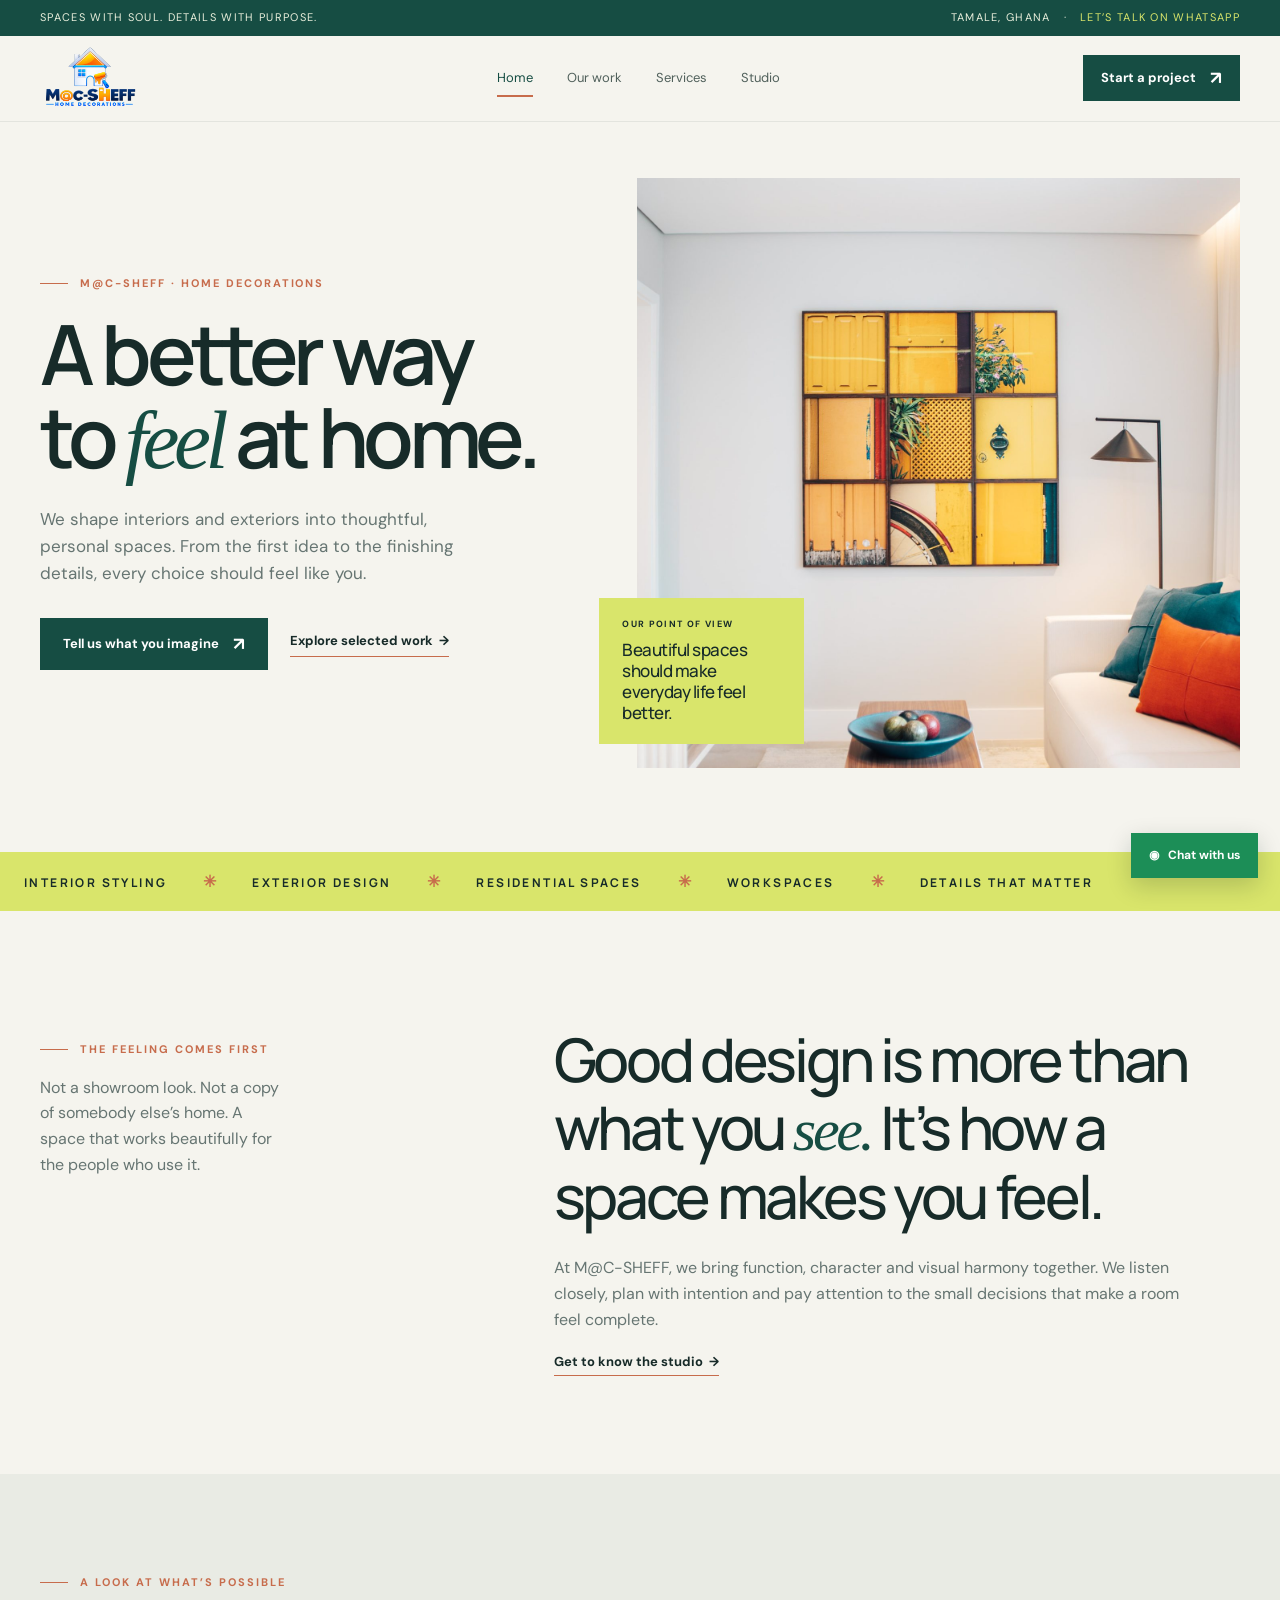
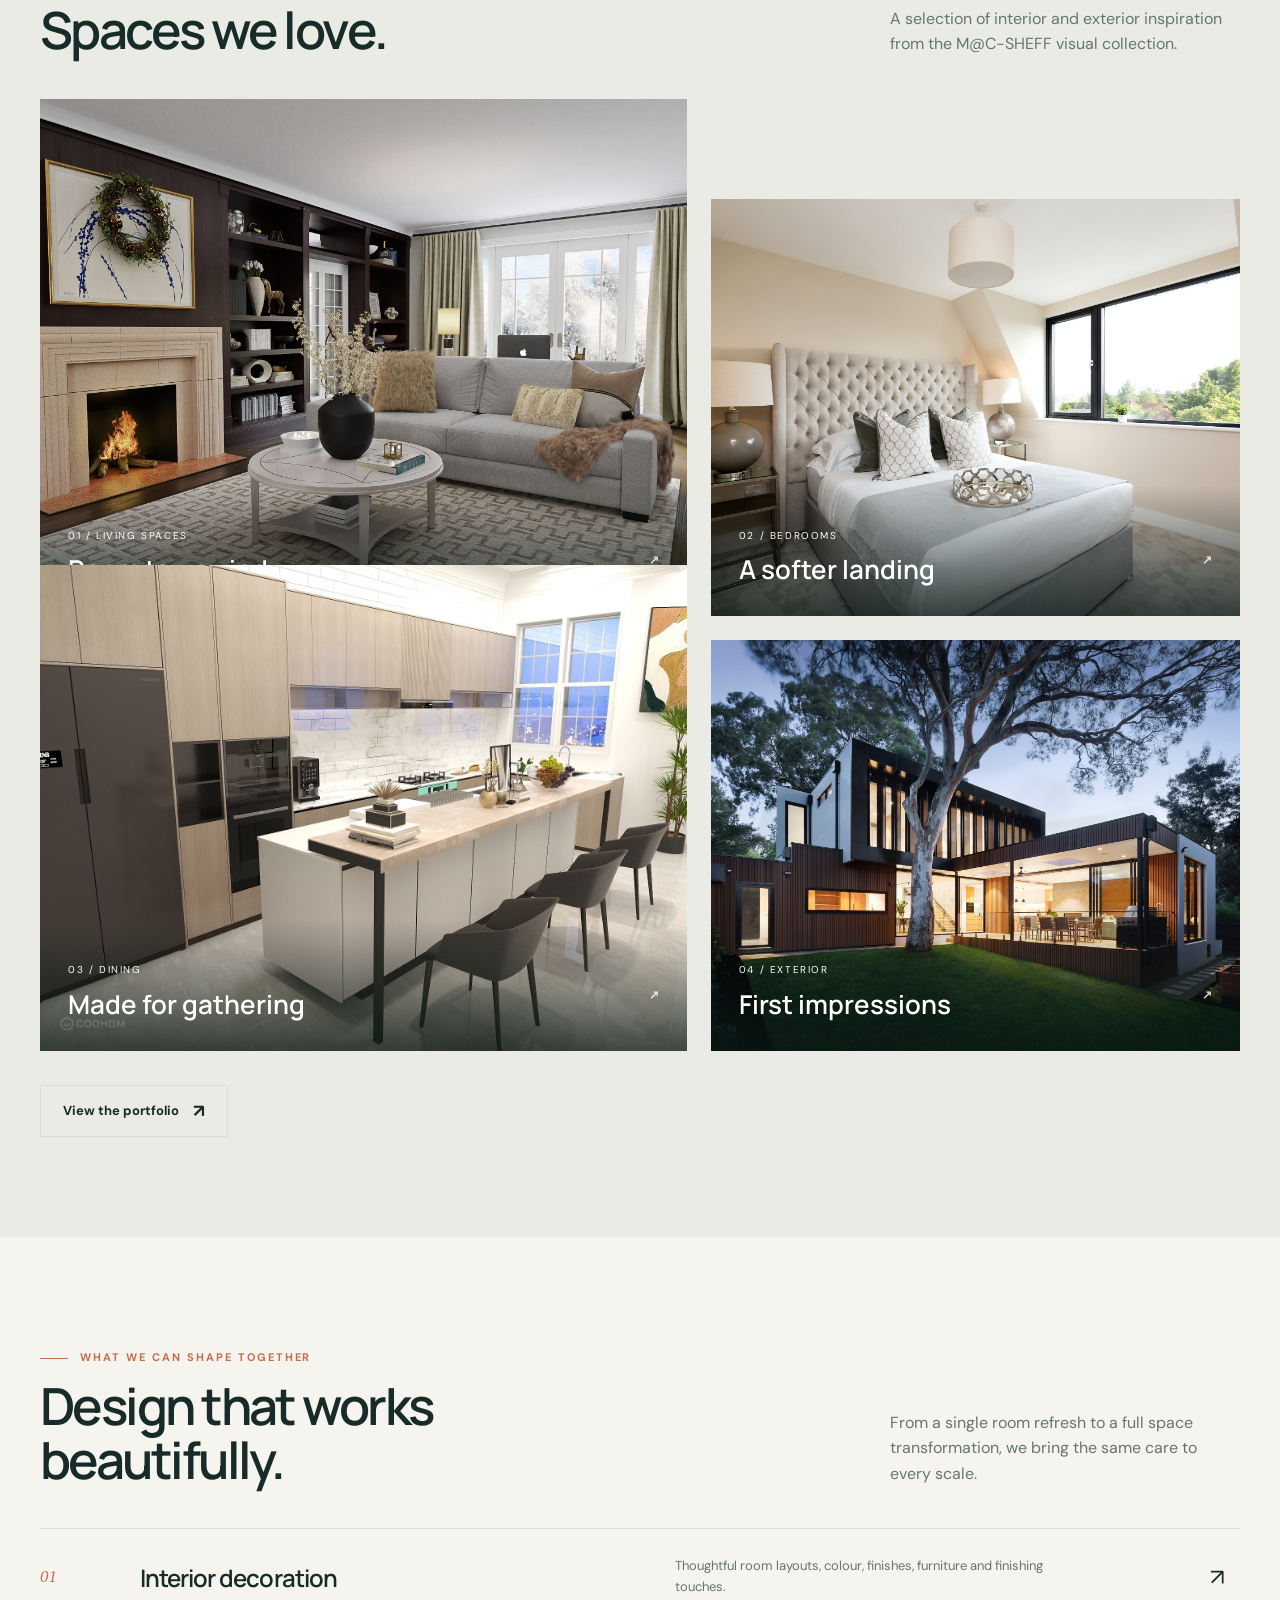
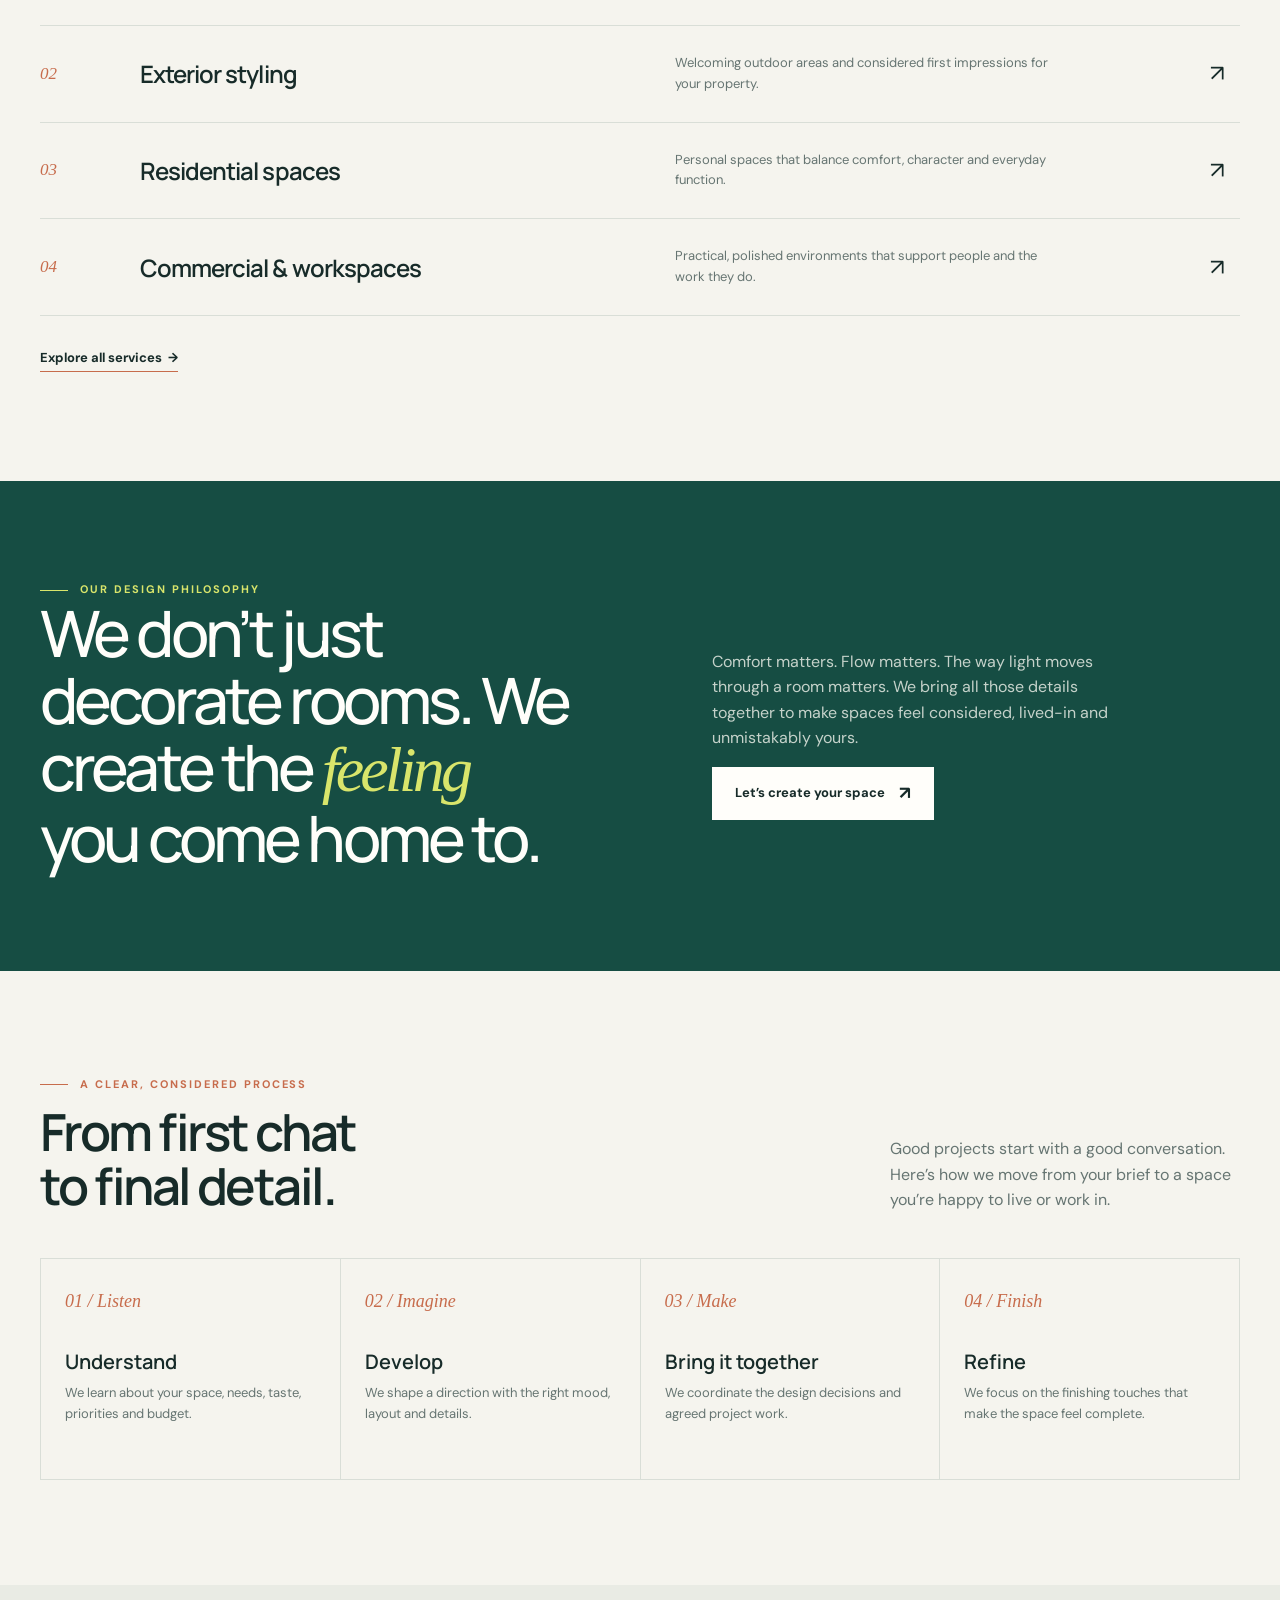
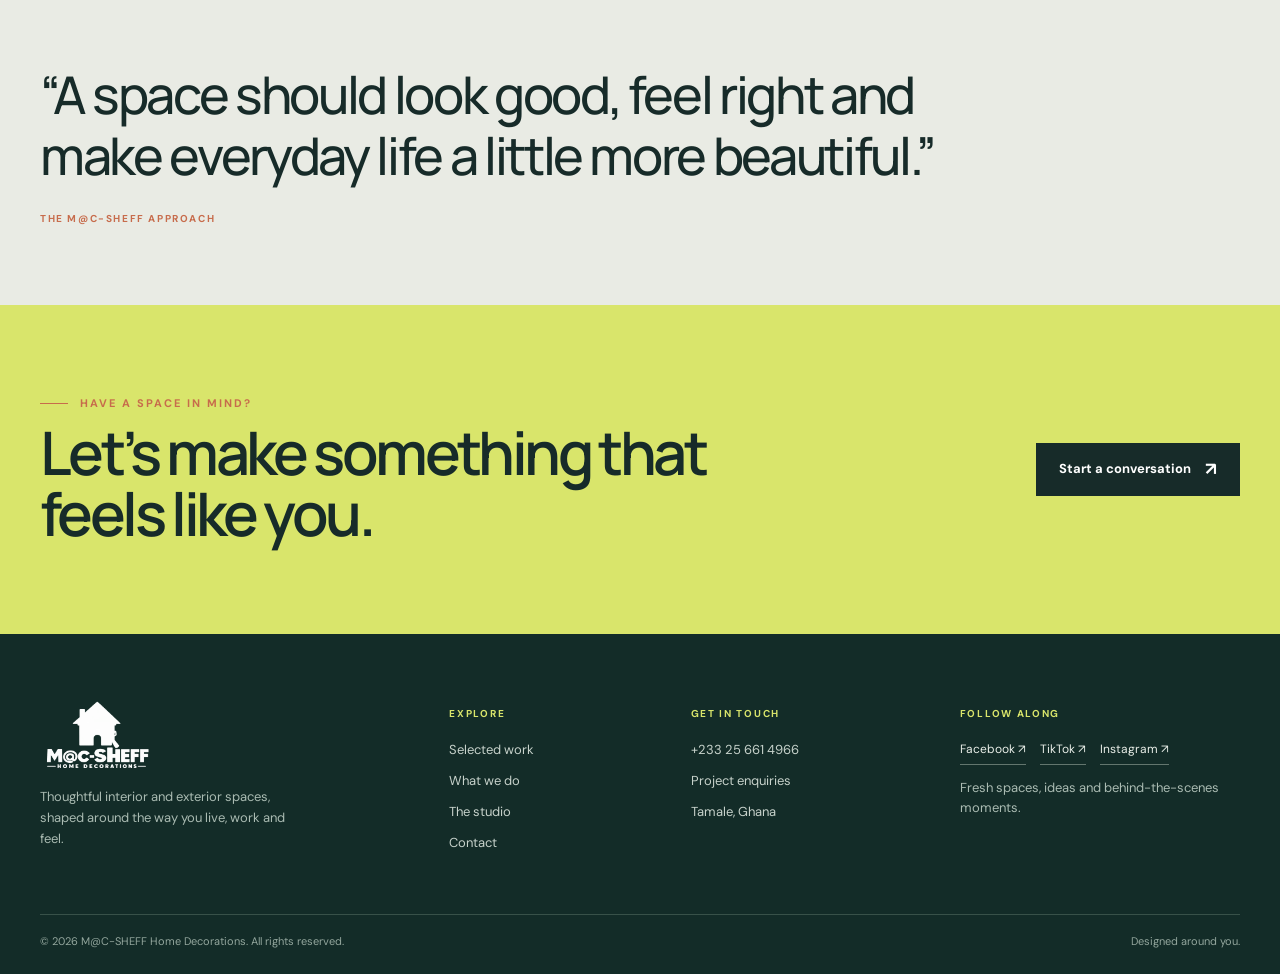
==== index.html @ a4cc1dae "Initial commit - Complete website redesign" ====
<!doctype html>
<html lang="en">
    
    <head>
        
        <meta charset="utf-8">
        <meta name="viewport" content="width=device-width,initial-scale=1">
        <meta name="theme-color" content="#f5f4ee">
        <meta name="description" content="M@C-SHEFF Home Decorations creates thoughtful interior and exterior spaces in Ghana.">
        <title>Thoughtful spaces, made personal | M@C-SHEFF Home Decorations</title>
        <link rel="preconnect" href="https://fonts.googleapis.com">
        <link rel="stylesheet" href="styles.css">
    
    </head>
    
    <body>
        
        <div class="topline">
            
            <div class="wrap">
                
                <span>Spaces with soul. Details with purpose.</span>
                <span class="top-extra">Tamale, Ghana&nbsp;&nbsp; · &nbsp;&nbsp;<a href="https://wa.me/233256614966">Let’s talk on WhatsApp</a></span>
            
            </div>
        
        </div>
    
        <header><nav class="nav wrap"><a class="brand" href="index.html" aria-label="M@C-SHEFF home"><img src="assets/logo.png" alt="M@C-SHEFF Home Decorations"></a><div class="navlinks"><a href="index.html" class="active">Home</a><a href="portfolio.html" class="">Our work</a><a href="services.html" class="">Services</a><a href="about.html" class="">Studio</a></div><div class="nav-right"><a class="btn" href="contact.html">Start a project <span class="arrow">↗</span></a><button class="menu-toggle" aria-label="Open navigation" aria-expanded="false">☰</button></div></nav></header><main>
        
        <section class="hero"><div class="wrap hero-grid"><div class="hero-copy"><div class="eyebrow">M@C-SHEFF · Home decorations</div><h1 class="display">A better way to <em>feel</em> at home.</h1><p>We shape interiors and exteriors into thoughtful, personal spaces. From the first idea to the finishing details, every choice should feel like you.</p><div class="hero-actions"><a class="btn" href="contact.html">Tell us what you imagine <span class="arrow">↗</span></a><a class="text-link" href="portfolio.html">Explore selected work&nbsp; →</a></div></div><div class="hero-visual"><img src="asset/images/hero-main.jpg" alt="Warm contemporary living space"><div class="hero-note"><small>Our point of view</small>Beautiful spaces should make everyday life feel better.</div></div></div></section>

        <div class="marquee"><span>Interior styling</span><b>✳</b><span>Exterior design</span><b>✳</b><span>Residential spaces</span><b>✳</b><span>Workspaces</span><b>✳</b><span>Details that matter</span></div>

        <section class="intro"><div class="wrap intro-grid"><div class="intro-aside"><div class="eyebrow">The feeling comes first</div><p>Not a showroom look. Not a copy of somebody else’s home. A space that works beautifully for the people who use it.</p></div><div class="intro-main"><h2>Good design is more than what you <em>see.</em> It’s how a space makes you feel.</h2><p>At M@C-SHEFF, we bring function, character and visual harmony together. We listen closely, plan with intention and pay attention to the small decisions that make a room feel complete.</p><a class="text-link" href="about.html">Get to know the studio&nbsp; →</a></div></div></section>

        <section class="work-section"><div class="wrap"><div class="section-head"><div><div class="eyebrow">A look at what’s possible</div><h2>Spaces we love.</h2></div><p>A selection of interior and exterior inspiration from the M@C-SHEFF visual collection.</p></div><div class="work-grid">

            <a class="project" href="portfolio.html"><img src="asset/images/living-room-1.jpg" alt="Contemporary living room"><div class="project-info"><small>01 / Living spaces</small><h3>Room to unwind <span class="num">↗</span></h3></div></a>

            <a class="project" href="portfolio.html"><img src="asset/images/bed-room-2.jpg" alt="Calm bedroom interior"><div class="project-info"><small>02 / Bedrooms</small><h3>A softer landing <span class="num">↗</span></h3></div></a>

            <a class="project" href="portfolio.html"><img src="asset/images/contemporary-dinning-1.jpg" alt="Contemporary dining area"><div class="project-info"><small>03 / Dining</small><h3>Made for gathering <span class="num">↗</span></h3></div></a>

            <a class="project" href="portfolio.html"><img src="asset/images/exterior-1.jpg" alt="Modern exterior design"><div class="project-info"><small>04 / Exterior</small><h3>First impressions <span class="num">↗</span></h3></div></a>

        </div><div style="margin-top:34px"><a class="btn outline" href="portfolio.html">View the portfolio <span class="arrow">↗</span></a></div></div></section>

        <section class="services-band"><div class="wrap"><div class="section-head"><div><div class="eyebrow">What we can shape together</div><h2>Design that works<br>beautifully.</h2></div><p>From a single room refresh to a full space transformation, we bring the same care to every scale.</p></div><div class="service-list">

            <a class="service-row" href="services.html"><span class="n">01</span><h3>Interior decoration</h3><p>Thoughtful room layouts, colour, finishes, furniture and finishing touches.</p><span class="go">↗</span></a>

            <a class="service-row" href="services.html"><span class="n">02</span><h3>Exterior styling</h3><p>Welcoming outdoor areas and considered first impressions for your property.</p><span class="go">↗</span></a>

            <a class="service-row" href="services.html"><span class="n">03</span><h3>Residential spaces</h3><p>Personal spaces that balance comfort, character and everyday function.</p><span class="go">↗</span></a>

            <a class="service-row" href="services.html"><span class="n">04</span><h3>Commercial & workspaces</h3><p>Practical, polished environments that support people and the work they do.</p><span class="go">↗</span></a>

        </div><div style="margin-top:28px"><a class="text-link" href="services.html">Explore all services&nbsp; →</a></div></div></section>

        <section class="statement"><div class="wrap statement-grid"><div><div class="eyebrow">Our design philosophy</div><h2>We don’t just decorate rooms. We create the <em>feeling</em> you come home to.</h2></div><div><p>Comfort matters. Flow matters. The way light moves through a room matters. We bring all those details together to make spaces feel considered, lived-in and unmistakably yours.</p><a class="btn light" href="contact.html">Let’s create your space <span class="arrow">↗</span></a></div></div></section>

        <section class="process"><div class="wrap"><div class="section-head"><div><div class="eyebrow">A clear, considered process</div><h2>From first chat<br>to final detail.</h2></div><p>Good projects start with a good conversation. Here’s how we move from your brief to a space you’re happy to live or work in.</p></div><div class="process-grid">

            <div class="process-card"><span class="step">01 / Listen</span><h3>Understand</h3><p>We learn about your space, needs, taste, priorities and budget.</p></div><div class="process-card"><span class="step">02 / Imagine</span><h3>Develop</h3><p>We shape a direction with the right mood, layout and details.</p></div><div class="process-card"><span class="step">03 / Make</span><h3>Bring it together</h3><p>We coordinate the design decisions and agreed project work.</p></div><div class="process-card"><span class="step">04 / Finish</span><h3>Refine</h3><p>We focus on the finishing touches that make the space feel complete.</p></div>

        </div></div></section>

        <section class="quote-band"><div class="wrap"><blockquote>“A space should look good, feel right and make everyday life a little more beautiful.”</blockquote><cite>The M@C-SHEFF approach</cite></div></section>

        <section class="cta"><div class="wrap cta-grid"><div><div class="eyebrow">Have a space in mind?</div><h2>Let’s make something that feels like you.</h2></div><a class="btn" href="contact.html">Start a conversation <span class="arrow">↗</span></a></div></section>

        </main>
        
        <footer>
            
            <div class="wrap">
                
                <div class="footer-grid">
                    
                    <div><img class="footer-logo" src="assets/logo.png" alt="M@C-SHEFF"><p>Thoughtful interior and exterior spaces, shaped around the way you live, work and feel.</p></div><div><h4>Explore</h4><ul><li><a href="portfolio.html">Selected work</a></li><li><a href="services.html">What we do</a></li><li><a href="about.html">The studio</a></li><li><a href="contact.html">Contact</a></li></ul></div><div><h4>Get in touch</h4><ul><li><a href="https://wa.me/233256614966">+233 25 661 4966</a></li><li><a href="contact.html">Project enquiries</a></li><li>Tamale, Ghana</li></ul></div><div><h4>Follow along</h4><div class="socials"><a href="https://www.facebook.com/share/1cbdsRcEgE/?mibextid=wwXIfr" target="_blank" rel="noopener">Facebook ↗</a><a href="https://www.tiktok.com/@macsheffdecor" target="_blank" rel="noopener">TikTok ↗</a><a href="https://www.instagram.com/mac_sheff_decor/" target="_blank" rel="noopener">Instagram ↗</a></div><p>Fresh spaces, ideas and behind-the-scenes moments.</p></div></div><div class="copyright"><span>© <span data-year></span> M@C-SHEFF Home Decorations. All rights reserved.</span><span>Designed around you.</span></div></div></footer><a class="whatsapp-float" href="https://wa.me/233256614966?text=Hello%20M%40C-SHEFF%2C%20I%27d%20like%20to%20make%20an%20enquiry." target="_blank" rel="noopener" aria-label="Chat with M@C-SHEFF on WhatsApp">◉ <span>Chat with us</span></a>
            
        
        <script src="script.js"></script>
    
    </body>
    
</html>
---- styles.css ----
@import url('https://fonts.googleapis.com/css2?family=DM+Sans:wght@400;500;600;700&family=Manrope:wght@400;500;600;700;800&display=swap');
:root{--ink:#172b29;--muted:#667572;--paper:#f5f4ee;--white:#fffefa;--green:#164d43;--lime:#d9e56b;--clay:#c76c4c;--line:#d9ded7;--serif:Georgia,serif;--sans:'DM Sans',sans-serif;--display:'Manrope',sans-serif}
*{box-sizing:border-box}html{scroll-behavior:smooth}body{margin:0;background:var(--paper);color:var(--ink);font-family:var(--sans);font-size:16px;line-height:1.6}img{display:block;max-width:100%}a{color:inherit;text-decoration:none}button,input,textarea,select{font:inherit}button,a{ -webkit-tap-highlight-color:transparent}::selection{background:var(--lime);color:var(--ink)}
.wrap{width:min(1200px,calc(100% - 64px));margin:auto}.eyebrow{font-size:11px;letter-spacing:.18em;text-transform:uppercase;font-weight:700;color:var(--clay);display:flex;align-items:center;gap:12px}.eyebrow:before{content:"";width:28px;height:1px;background:currentColor}.display{font:600 clamp(42px,6.5vw,88px)/.99 var(--display);letter-spacing:-.065em;margin:20px 0}.display em{font-family:var(--serif);font-weight:400;color:var(--green)}.section-head{display:flex;align-items:end;justify-content:space-between;gap:24px;margin-bottom:42px}.section-head h2{font:600 clamp(34px,4vw,54px)/1.05 var(--display);letter-spacing:-.05em;margin:12px 0 0}.section-head p{max-width:350px;color:var(--muted);margin:0}.btn{display:inline-flex;align-items:center;justify-content:center;gap:14px;padding:15px 22px;border:1px solid var(--green);background:var(--green);color:white;font-size:13px;font-weight:700;transition:.25s}.btn:hover{background:var(--lime);border-color:var(--lime);color:var(--ink);transform:translateY(-2px)}.btn.light{background:var(--white);color:var(--ink);border-color:var(--white)}.btn.outline{background:transparent;color:var(--ink);border-color:var(--line)}.btn .arrow{font-size:18px;line-height:1}.topline{background:var(--green);color:#e9efdc;font-size:11px;letter-spacing:.12em;text-transform:uppercase;padding:9px 0}.topline .wrap{display:flex;justify-content:space-between;gap:20px}.topline a{color:var(--lime)}
header{height:86px;display:flex;align-items:center;background:var(--paper);position:sticky;top:0;z-index:20;border-bottom:1px solid rgba(23,43,41,.08)}.nav{display:flex;align-items:center;justify-content:space-between}.brand{width:154px;display:flex;align-items:center}.brand img{width:100%;height:66px;object-fit:contain;object-position:left center}.navlinks{display:flex;gap:34px;align-items:center}.navlinks a{font-size:13px;color:#50605b;position:relative}.navlinks a:hover,.navlinks a.active{color:var(--green)}.navlinks a.active:after{content:"";position:absolute;bottom:-9px;left:0;width:100%;height:2px;background:var(--clay)}.nav-right{display:flex;align-items:center;gap:16px}.nav-right .btn{padding:12px 17px}.menu-toggle{display:none;border:0;background:none;font-size:25px;color:var(--ink);padding:8px}
.hero{padding:56px 0 84px}.hero-grid{display:grid;grid-template-columns: .92fr 1.08fr;gap:7%;align-items:center}.hero-copy{padding:28px 0}.hero-copy .display{max-width:620px}.hero-copy>p{max-width:440px;color:var(--muted);font-size:17px;margin:25px 0 30px}.hero-actions{display:flex;align-items:center;gap:22px;flex-wrap:wrap}.text-link{font-size:13px;font-weight:700;border-bottom:1px solid var(--clay);padding-bottom:5px}.hero-visual{height:590px;position:relative}.hero-visual img{width:100%;height:100%;object-fit:cover}.hero-note{position:absolute;bottom:24px;left:-38px;background:var(--lime);padding:20px 23px;max-width:205px;font:500 17px/1.25 var(--display);letter-spacing:-.03em}.hero-note small{display:block;font:700 9px var(--sans);letter-spacing:.15em;text-transform:uppercase;margin-bottom:9px}
.marquee{background:var(--lime);padding:17px 0;overflow:hidden;white-space:nowrap}.marquee span{font:700 12px var(--display);letter-spacing:.2em;text-transform:uppercase;margin:0 24px}.marquee b{color:var(--clay);padding:0 12px}
.intro{padding:115px 0 100px}.intro-grid{display:grid;grid-template-columns:.7fr 1.3fr;gap:12%}.intro-aside{padding-top:15px}.intro-aside p{color:var(--muted);max-width:250px}.intro-main h2{font:500 clamp(34px,4.7vw,61px)/1.12 var(--display);letter-spacing:-.055em;margin:0 0 25px}.intro-main h2 em{font-family:var(--serif);color:var(--green)}.intro-main p{max-width:650px;color:var(--muted);font-size:16px}
.work-section{padding:100px 0;background:#e9ebe4}.work-grid{display:grid;grid-template-columns:1.1fr .9fr;gap:24px}.project{position:relative;overflow:hidden;background:#d6d8d0}.project:nth-child(2){margin-top:100px}.project:nth-child(3){margin-top:-75px}.project img{width:100%;height:100%;min-height:350px;object-fit:cover;transition:transform .7s}.project:hover img{transform:scale(1.035)}.project-info{position:absolute;bottom:0;left:0;right:0;padding:35px 28px 24px;color:white;background:linear-gradient(transparent,rgba(10,24,21,.78))}.project-info small{font-size:10px;letter-spacing:.16em;text-transform:uppercase}.project-info h3{font:600 26px var(--display);margin:5px 0}.project-info .num{float:right;font-size:12px;opacity:.8}
.services-band{padding:112px 0}.service-list{border-top:1px solid var(--line)}.service-row{display:grid;grid-template-columns:80px 1fr 1fr 30px;align-items:center;gap:20px;padding:27px 0;border-bottom:1px solid var(--line);transition:.2s}.service-row:hover{padding-left:14px;background:rgba(217,229,107,.14)}.service-row .n{font:italic 17px var(--serif);color:var(--clay)}.service-row h3{font:600 24px var(--display);letter-spacing:-.04em;margin:0}.service-row p{color:var(--muted);font-size:13px;margin:0;max-width:380px}.service-row .go{font-size:23px}
.statement{background:var(--green);color:var(--white);padding:100px 0}.statement-grid{display:grid;grid-template-columns:1fr 1fr;gap:12%;align-items:center}.statement h2{font:500 clamp(38px,5vw,66px)/1.05 var(--display);letter-spacing:-.06em;margin:0}.statement h2 em{color:var(--lime);font-family:var(--serif)}.statement p{color:#c5d2ca;max-width:430px}.statement .eyebrow{color:var(--lime)}
.process{padding:105px 0}.process-grid{display:grid;grid-template-columns:repeat(4,1fr);gap:1px;background:var(--line);border:1px solid var(--line);margin-top:45px}.process-card{background:var(--paper);padding:30px 24px;min-height:220px}.process-card .step{font:italic 18px var(--serif);color:var(--clay)}.process-card h3{font:600 20px var(--display);margin:34px 0 8px}.process-card p{font-size:13px;color:var(--muted);margin:0}
.quote-band{padding:80px 0;background:#e9ebe4}.quote-band blockquote{font:500 clamp(29px,4.4vw,52px)/1.17 var(--display);letter-spacing:-.045em;max-width:900px;margin:0}.quote-band cite{display:block;font:700 10px var(--sans);letter-spacing:.16em;text-transform:uppercase;color:var(--clay);margin-top:25px;font-style:normal}
.cta{padding:90px 0;background:var(--lime)}.cta-grid{display:flex;align-items:center;justify-content:space-between;gap:30px}.cta h2{font:600 clamp(36px,5vw,60px)/1.02 var(--display);letter-spacing:-.06em;max-width:700px;margin:10px 0 0}.cta .btn{background:var(--ink);border-color:var(--ink);white-space:nowrap}
footer{background:#132c28;color:#e9eee8;padding:65px 0 24px}.footer-grid{display:grid;grid-template-columns:1.3fr .7fr .8fr 1fr;gap:45px;padding-bottom:50px}.footer-logo{width:165px;height:75px;object-fit:contain;object-position:left center;filter:brightness(0) invert(1)}footer p{color:#aabbb2;font-size:13px;max-width:270px}footer h4{font:700 10px var(--sans);letter-spacing:.17em;text-transform:uppercase;color:var(--lime);margin:8px 0 20px}footer ul{padding:0;margin:0;list-style:none}footer li{margin:10px 0;font-size:13px;color:#c7d2cb}footer a:hover{color:var(--lime)}.socials{display:flex;gap:14px;flex-wrap:wrap}.socials a{font-size:12px;border-bottom:1px solid #63766e;padding-bottom:4px}.copyright{border-top:1px solid #385149;padding-top:18px;display:flex;justify-content:space-between;color:#93a69d;font-size:11px}
.page-hero{padding:80px 0 70px}.page-hero-grid{display:grid;grid-template-columns:1.1fr .9fr;gap:8%;align-items:end}.page-hero h1{font:600 clamp(46px,7vw,88px)/.98 var(--display);letter-spacing:-.07em;margin:18px 0 0}.page-hero p{color:var(--muted);max-width:400px;margin:0 0 8px}.page-image{height:430px;margin-top:30px}.page-image img{width:100%;height:100%;object-fit:cover}
.filters{display:flex;gap:10px;flex-wrap:wrap;margin:0 0 32px}.filter-btn{border:1px solid var(--line);background:transparent;padding:10px 17px;font-size:12px;cursor:pointer;color:var(--muted)}.filter-btn.active,.filter-btn:hover{background:var(--green);border-color:var(--green);color:white}.portfolio-area{padding:30px 0 110px}.portfolio-grid{display:grid;grid-template-columns:repeat(2,1fr);gap:24px}.portfolio-card{cursor:pointer;position:relative}.portfolio-card[hidden]{display:none}.portfolio-card img{width:100%;height:420px;object-fit:cover;transition:transform .5s}.portfolio-card:hover img{transform:scale(1.02)}.portfolio-card h3{font:600 22px var(--display);margin:14px 0 0}.portfolio-card p{font-size:12px;color:var(--muted);margin:3px 0}.portfolio-card .tag{font-size:10px;text-transform:uppercase;letter-spacing:.14em;color:var(--clay)}
.service-detail{padding:35px 0 105px}.service-detail-grid{display:grid;grid-template-columns:repeat(2,1fr);gap:24px}.service-detail-card{display:grid;grid-template-columns:.85fr 1.15fr;min-height:300px;background:#e9ebe4}.service-detail-card img{width:100%;height:100%;object-fit:cover}.service-detail-card div{padding:30px 26px;display:flex;flex-direction:column;align-items:flex-start}.service-detail-card h3{font:600 25px/1.1 var(--display);letter-spacing:-.04em;margin:10px 0}.service-detail-card p{font-size:13px;color:var(--muted);margin:0 0 20px}.service-detail-card a{margin-top:auto;font-size:12px;font-weight:700;border-bottom:1px solid var(--clay);padding-bottom:4px}
.about-intro{padding:55px 0 100px}.about-grid{display:grid;grid-template-columns:1fr 1fr;gap:9%;align-items:center}.about-grid img{width:100%;height:600px;object-fit:cover}.about-grid h2{font:500 clamp(36px,4.7vw,60px)/1.1 var(--display);letter-spacing:-.06em;margin:15px 0 25px}.about-grid p{color:var(--muted)}.values{padding:90px 0;background:#e9ebe4}.values-grid{display:grid;grid-template-columns:repeat(3,1fr);gap:35px}.value h3{font:600 24px var(--display);margin:18px 0 8px}.value p{color:var(--muted);font-size:14px}.value .symbol{font:italic 34px var(--serif);color:var(--clay)}
.contact-layout{padding:55px 0 110px}.contact-grid{display:grid;grid-template-columns:.75fr 1.25fr;gap:9%;align-items:start}.contact-copy h2{font:500 42px/1.08 var(--display);letter-spacing:-.05em;margin:15px 0}.contact-copy p{color:var(--muted)}.contact-method{border-top:1px solid var(--line);padding:17px 0;margin-top:24px}.contact-method small{display:block;color:var(--clay);font-size:10px;letter-spacing:.15em;text-transform:uppercase}.contact-method a{font-weight:600}.form-panel{background:#e9ebe4;padding:38px}.form-panel h2{font:600 30px var(--display);letter-spacing:-.04em;margin:0 0 7px}.form-panel>p{font-size:13px;color:var(--muted);margin:0 0 25px}.form-grid{display:grid;grid-template-columns:1fr 1fr;gap:17px}.field{display:flex;flex-direction:column;gap:7px}.field.full{grid-column:1/-1}.field label{font-size:11px;font-weight:700;letter-spacing:.04em}.field input,.field select,.field textarea{width:100%;border:1px solid #cbd2c9;background:var(--white);padding:13px 14px;outline:none;color:var(--ink);border-radius:0}.field input:focus,.field select:focus,.field textarea:focus{border-color:var(--green);box-shadow:0 0 0 2px rgba(22,77,67,.1)}.field textarea{min-height:130px;resize:vertical}.form-submit{margin-top:22px}.form-note{font-size:11px;color:var(--muted);margin-top:12px}
.whatsapp-float{position:fixed;z-index:15;right:22px;bottom:22px;background:#1c8e57;color:white;padding:13px 18px;box-shadow:0 8px 25px #0d251f33;font-size:12px;font-weight:700;display:flex;align-items:center;gap:9px}.whatsapp-float:hover{background:var(--green)}
@media(max-width:850px){.wrap{width:min(100% - 40px,680px)}.topline .wrap{justify-content:center}.topline .top-extra{display:none}header{height:74px}.brand{width:132px}.brand img{height:58px}.menu-toggle{display:block}.navlinks{display:none;position:absolute;top:74px;left:0;right:0;background:var(--paper);padding:20px 24px 26px;border-bottom:1px solid var(--line);flex-direction:column;align-items:flex-start;gap:20px}.navlinks.open{display:flex}.nav-right .btn{display:none}.hero{padding:30px 0 60px}.hero-grid,.intro-grid,.statement-grid,.page-hero-grid,.about-grid,.contact-grid{grid-template-columns:1fr;gap:35px}.hero-visual{height:470px;margin-left:20px}.hero-note{left:-20px}.hero-copy{padding:0}.intro{padding:75px 0}.intro-grid{gap:25px}.intro-aside p{max-width:450px}.work-section,.services-band,.process{padding:75px 0}.work-grid{gap:16px}.project img{min-height:280px}.project:nth-child(2){margin-top:60px}.project:nth-child(3){margin-top:-35px}.service-row{grid-template-columns:42px 1fr 25px}.service-row p{grid-column:2;grid-row:2}.service-row .go{grid-column:3;grid-row:1}.process-grid{grid-template-columns:repeat(2,1fr)}.footer-grid{grid-template-columns:1fr 1fr}.page-hero{padding:55px 0 35px}.page-hero-grid{gap:20px}.page-image{height:350px}.portfolio-card img{height:330px}.service-detail-grid{grid-template-columns:1fr}.about-grid img{height:440px}.contact-grid{gap:45px}.cta-grid{align-items:flex-start;flex-direction:column}.cta{padding:70px 0}}
@media(max-width:560px){.wrap{width:calc(100% - 36px)}.display{font-size:48px}.hero-visual{height:360px;margin-left:12px}.hero-note{bottom:12px;padding:15px;max-width:165px;font-size:14px}.hero-copy>p{font-size:15px}.hero-actions{gap:16px}.section-head{display:block;margin-bottom:28px}.section-head p{margin-top:15px}.work-grid{grid-template-columns:1fr}.project:nth-child(2),.project:nth-child(3){margin:0}.project img{height:350px;min-height:0}.service-row{gap:10px;padding:22px 0}.service-row h3{font-size:20px}.statement{padding:70px 0}.process-grid{grid-template-columns:1fr 1fr}.process-card{padding:20px 16px;min-height:190px}.process-card h3{font-size:17px;margin-top:25px}.quote-band{padding:60px 0}.footer-grid{grid-template-columns:1fr 1fr;gap:30px 18px}.footer-grid>div:first-child{grid-column:1/-1}.copyright{display:block;line-height:2}.page-hero h1{font-size:52px}.page-image{height:260px}.portfolio-grid{grid-template-columns:1fr;gap:30px}.portfolio-card img{height:340px}.service-detail-card{grid-template-columns:1fr}.service-detail-card img{height:230px}.about-grid img{height:340px}.values-grid{grid-template-columns:1fr;gap:22px}.form-panel{padding:23px 18px}.form-grid{grid-template-columns:1fr}.field.full{grid-column:auto}.whatsapp-float{right:12px;bottom:12px;padding:12px 14px}}
@media(prefers-reduced-motion:reduce){html{scroll-behavior:auto}*,*:before,*:after{transition:none!important;animation:none!important}}

/* Portfolio image viewer */
.image-viewer{display:none;position:fixed;inset:0;z-index:50;background:rgba(9,22,19,.94);align-items:center;justify-content:center;padding:55px 90px;color:white}.image-viewer.show{display:flex}.image-viewer figure{margin:0;max-width:min(100%,1000px);text-align:center}.image-viewer img{max-height:78vh;max-width:100%;object-fit:contain;margin:auto}.image-viewer figcaption{font-size:13px;letter-spacing:.08em;margin-top:15px}.image-viewer button{position:absolute;background:transparent;border:1px solid #ffffff66;color:white;width:44px;height:44px;font-size:24px;cursor:pointer}.image-viewer button:hover{background:var(--lime);border-color:var(--lime);color:var(--ink)}.viewer-close{top:24px;right:24px}.viewer-prev{left:25px;top:50%}.viewer-next{right:25px;top:50%}
@media(max-width:560px){.image-viewer{padding:50px 16px}.image-viewer img{max-height:65vh}.viewer-prev{left:12px;top:auto;bottom:18px}.viewer-next{right:12px;top:auto;bottom:18px}.viewer-close{top:12px;right:12px}}
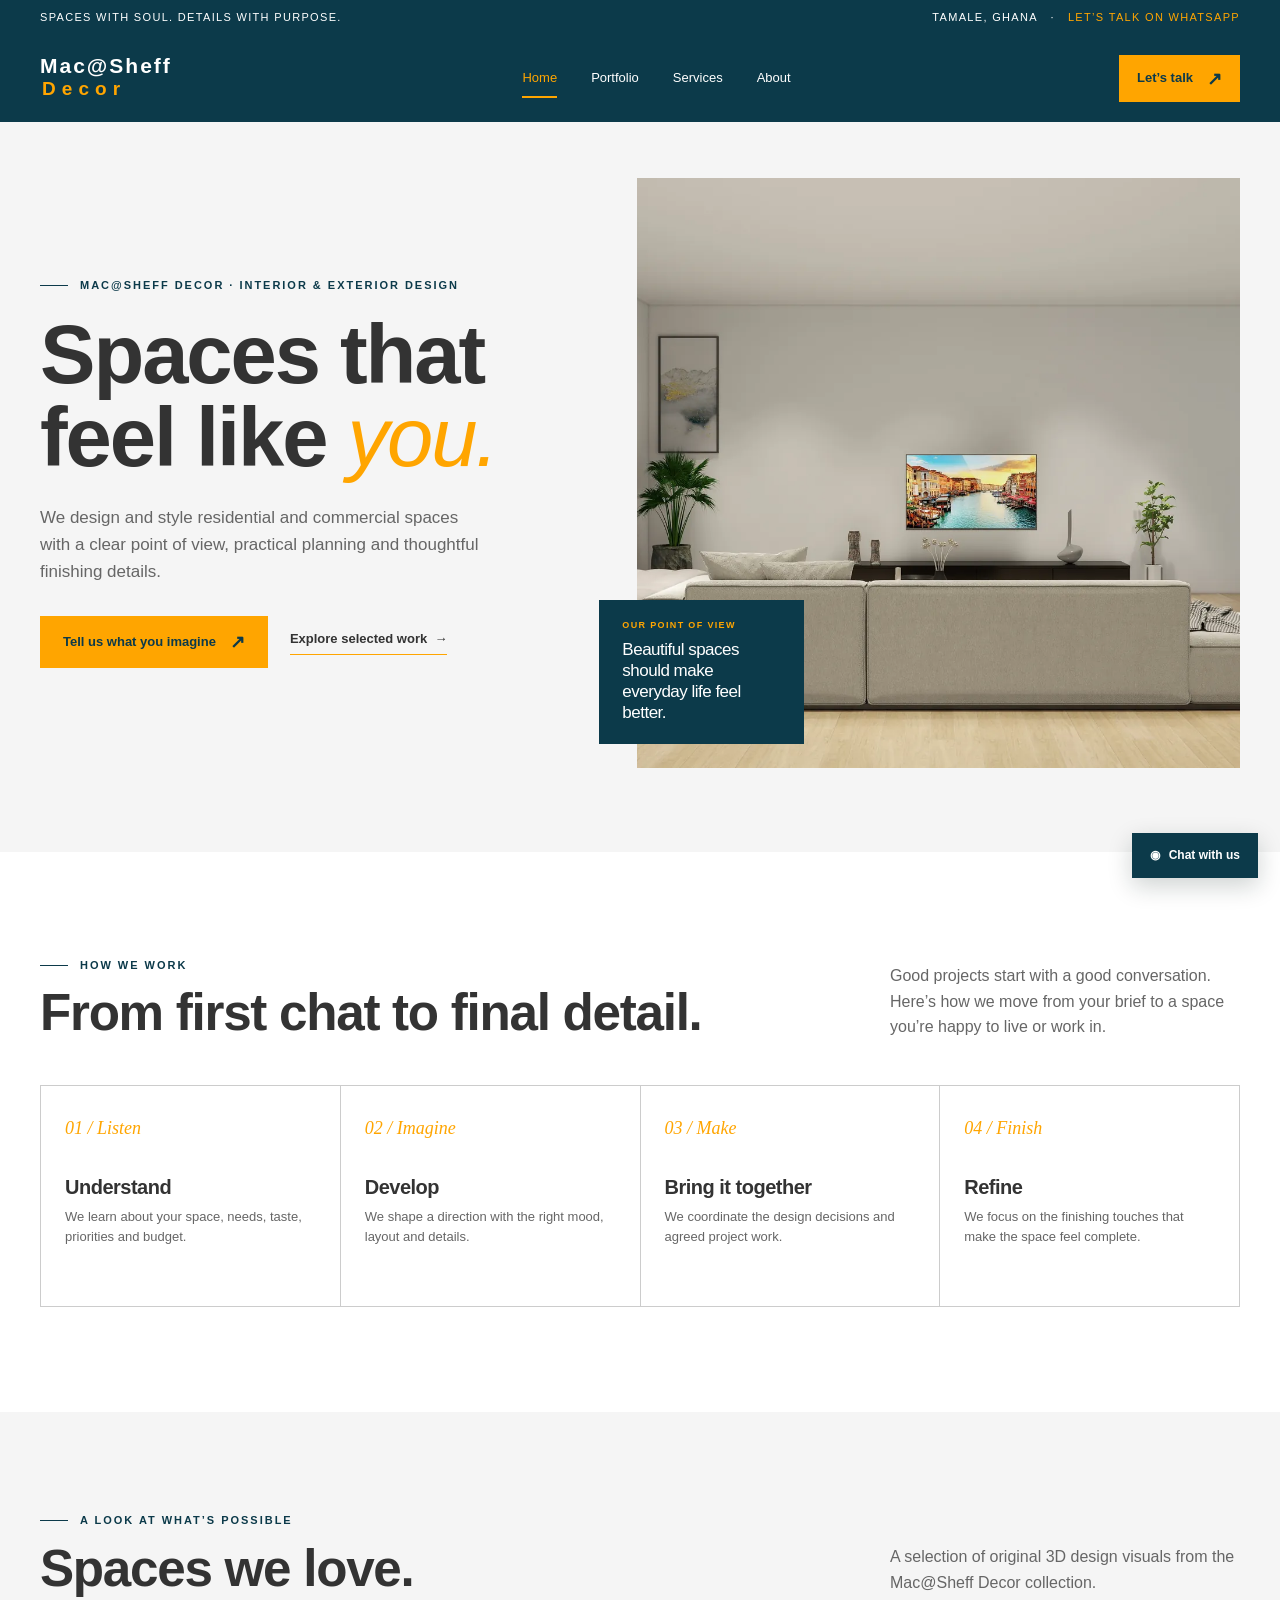
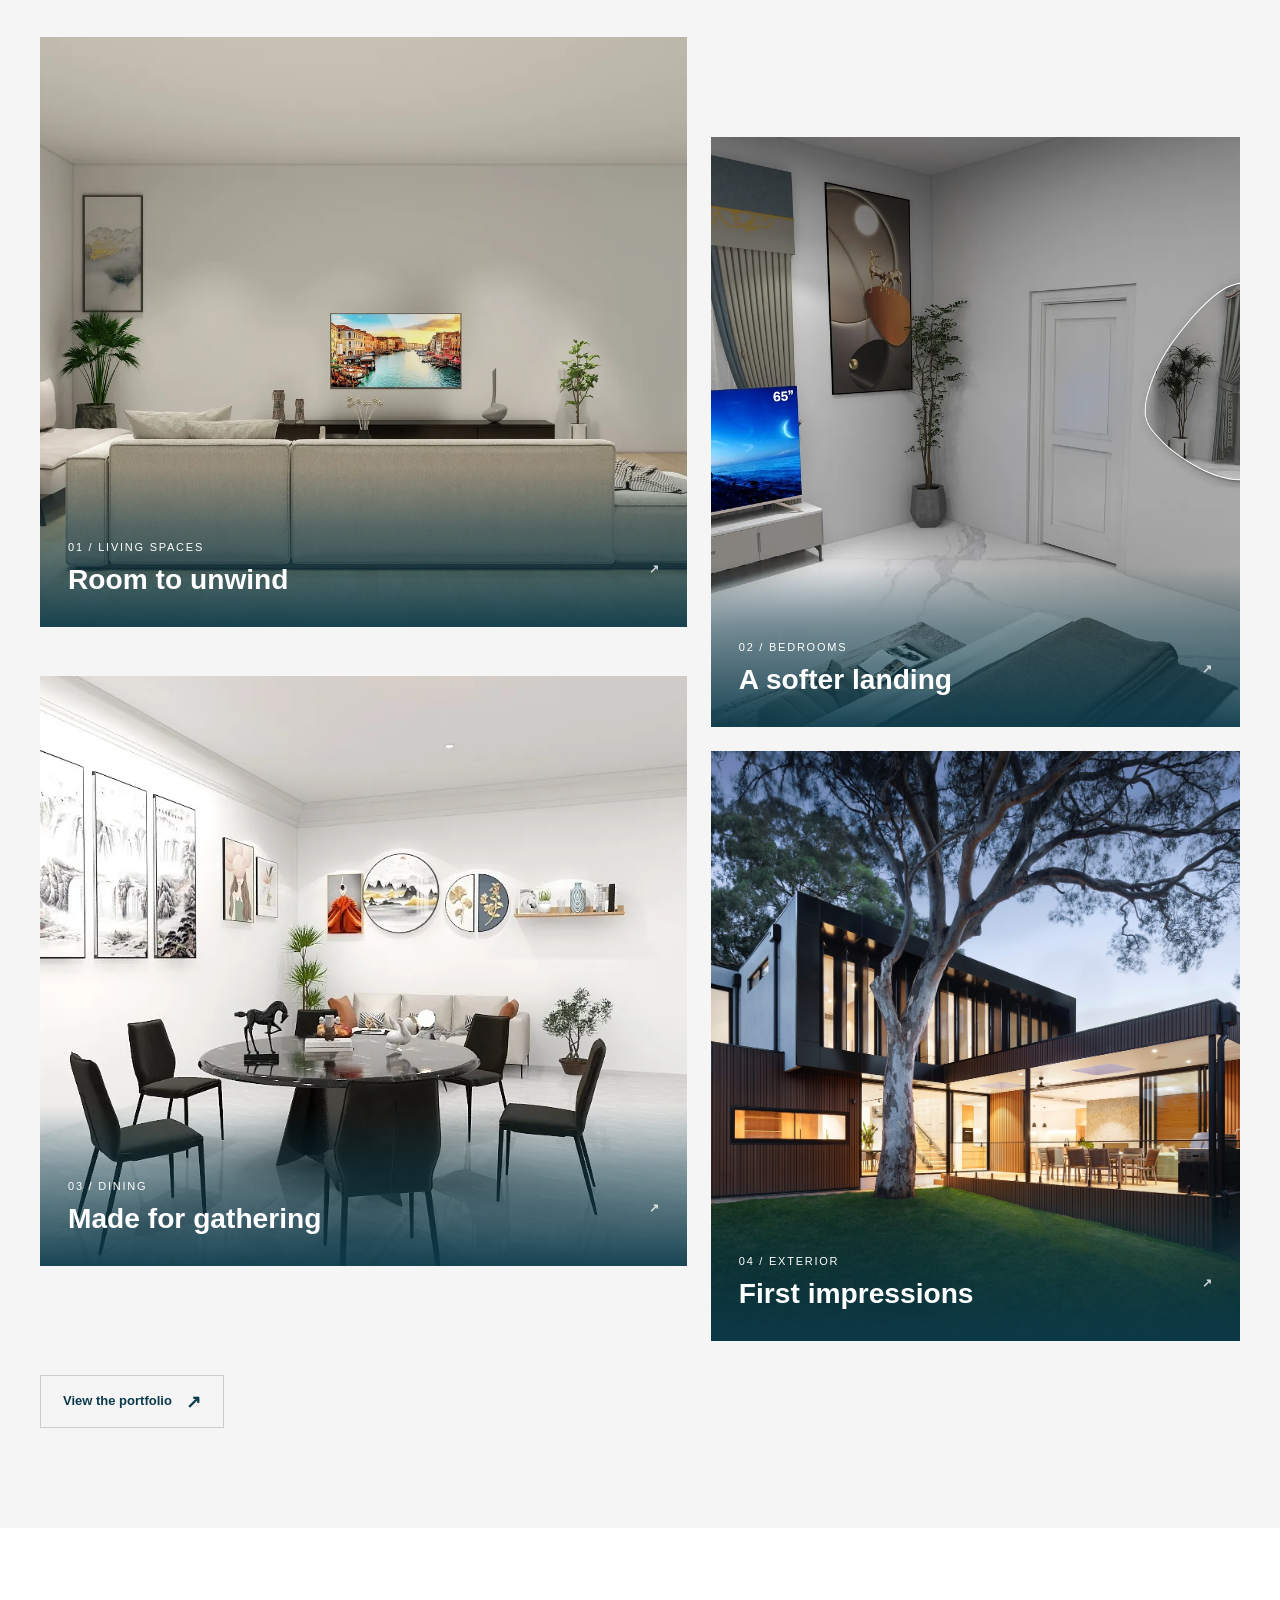
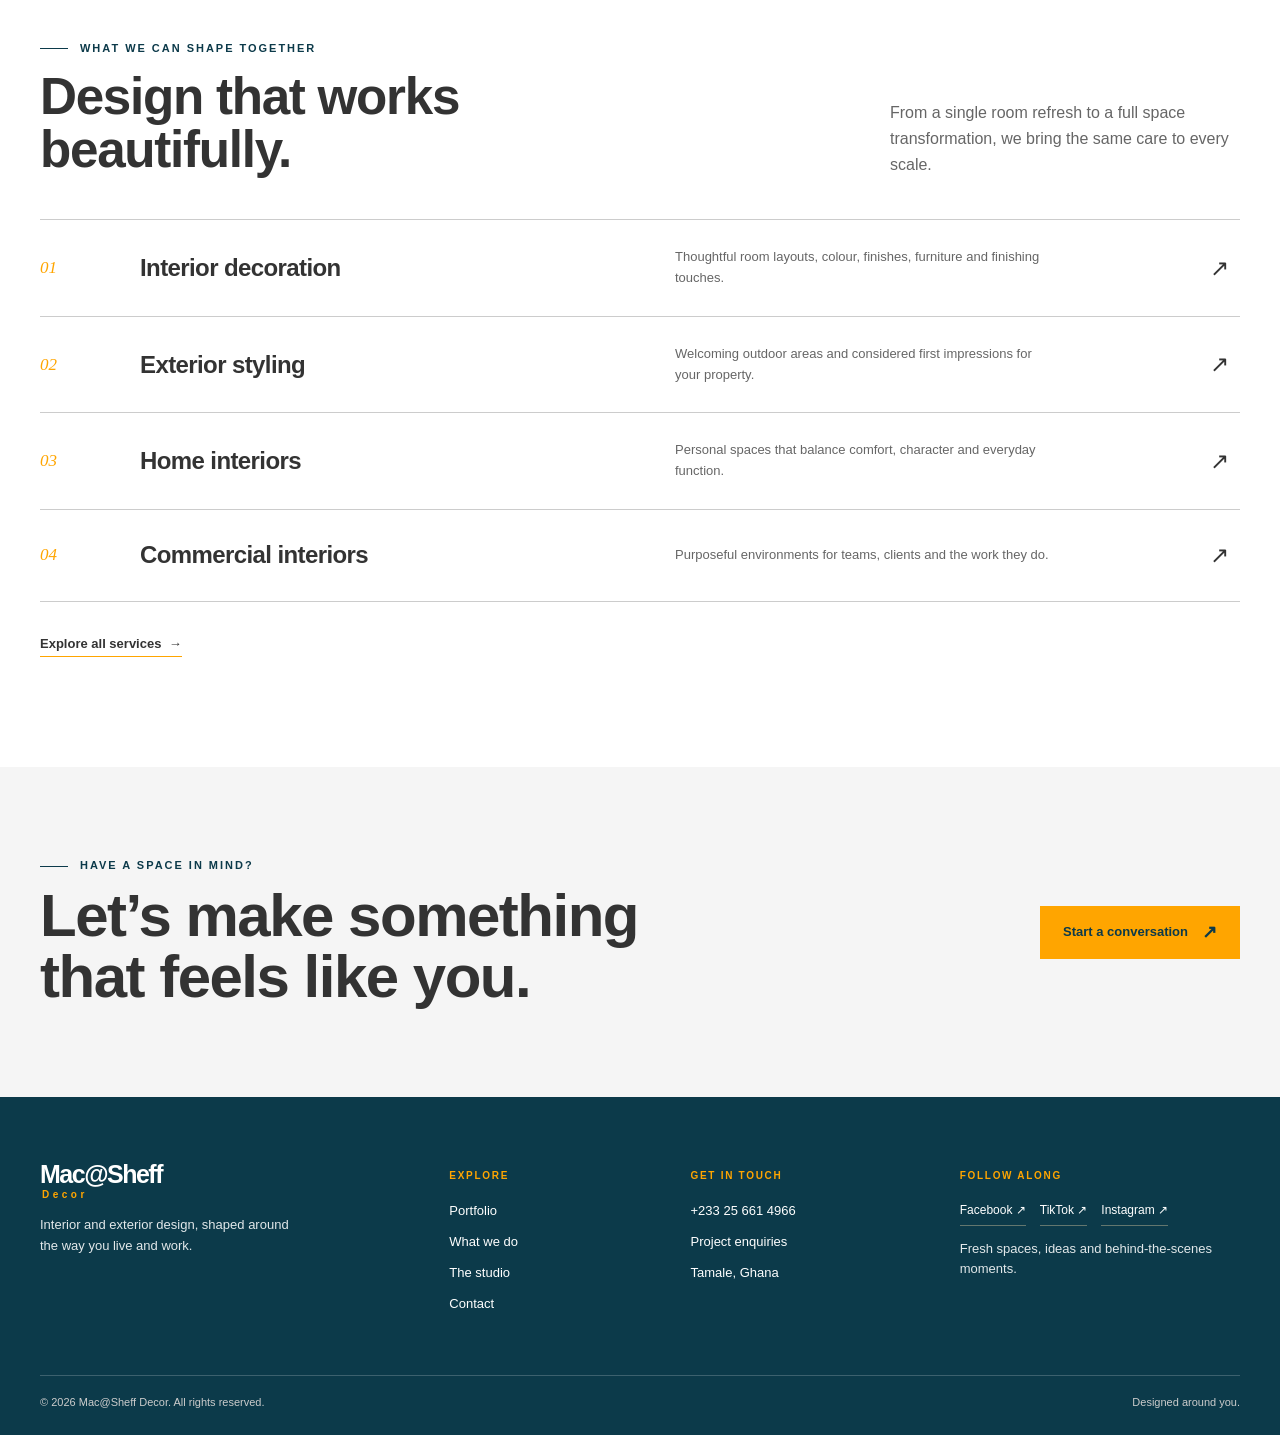
==== commit 8a876128: "Update Mac@Sheff Decor website design and fix layout" ====
--- a/index.html
+++ b/index.html
@@ -1,88 +1,46 @@
-<!doctype html>
+<!DOCTYPE html>
+
 <html lang="en">
-    
-    <head>
-        
-        <meta charset="utf-8">
-        <meta name="viewport" content="width=device-width,initial-scale=1">
-        <meta name="theme-color" content="#f5f4ee">
-        <meta name="description" content="M@C-SHEFF Home Decorations creates thoughtful interior and exterior spaces in Ghana.">
-        <title>Thoughtful spaces, made personal | M@C-SHEFF Home Decorations</title>
-        <link rel="preconnect" href="https://fonts.googleapis.com">
-        <link rel="stylesheet" href="styles.css">
-    
-    </head>
-    
-    <body>
-        
-        <div class="topline">
-            
-            <div class="wrap">
-                
-                <span>Spaces with soul. Details with purpose.</span>
-                <span class="top-extra">Tamale, Ghana&nbsp;&nbsp; · &nbsp;&nbsp;<a href="https://wa.me/233256614966">Let’s talk on WhatsApp</a></span>
-            
-            </div>
-        
-        </div>
-    
-        <header><nav class="nav wrap"><a class="brand" href="index.html" aria-label="M@C-SHEFF home"><img src="assets/logo.png" alt="M@C-SHEFF Home Decorations"></a><div class="navlinks"><a href="index.html" class="active">Home</a><a href="portfolio.html" class="">Our work</a><a href="services.html" class="">Services</a><a href="about.html" class="">Studio</a></div><div class="nav-right"><a class="btn" href="contact.html">Start a project <span class="arrow">↗</span></a><button class="menu-toggle" aria-label="Open navigation" aria-expanded="false">☰</button></div></nav></header><main>
-        
-        <section class="hero"><div class="wrap hero-grid"><div class="hero-copy"><div class="eyebrow">M@C-SHEFF · Home decorations</div><h1 class="display">A better way to <em>feel</em> at home.</h1><p>We shape interiors and exteriors into thoughtful, personal spaces. From the first idea to the finishing details, every choice should feel like you.</p><div class="hero-actions"><a class="btn" href="contact.html">Tell us what you imagine <span class="arrow">↗</span></a><a class="text-link" href="portfolio.html">Explore selected work&nbsp; →</a></div></div><div class="hero-visual"><img src="asset/images/hero-main.jpg" alt="Warm contemporary living space"><div class="hero-note"><small>Our point of view</small>Beautiful spaces should make everyday life feel better.</div></div></div></section>
+<head>
+<meta charset="utf-8"/>
+<meta content="width=device-width,initial-scale=1" name="viewport"/>
+<meta content="#f4f7fc" name="theme-color"/>
+<meta content="Mac@Sheff Decor creates thoughtful interior and exterior spaces in Ghana." name="description"/>
+<title>Thoughtful spaces, made personal | Mac@Sheff Decor</title>
+<link href="https://fonts.googleapis.com" rel="preconnect"/>
+<link href="styles.css" rel="stylesheet"/>
+</head>
+<body>
+<div class="topline">
+<div class="wrap">
+<span>Spaces with soul. Details with purpose.</span>
+<span class="top-extra">Tamale, Ghana   ·   <a href="https://wa.me/233256614966">Let’s talk on WhatsApp</a></span>
+</div>
+</div>
+<header><nav class="nav wrap"><a aria-label="Mac@Sheff Decor home" class="brand" href="index.html"><span class="brand-wordmark">Mac@Sheff <small>Decor</small></span></a><div class="navlinks"><a class="active" href="index.html">Home</a><a class="" href="portfolio.html">Portfolio</a><a class="" href="services.html">Services</a><a class="" href="about.html">About</a></div><div class="nav-right"><a class="btn" href="contact.html">Let’s talk <span class="arrow">↗</span></a><button aria-expanded="false" aria-label="Open navigation" class="menu-toggle">☰</button></div></nav></header><main>
+<section class="hero"><div class="wrap hero-grid"><div class="hero-copy"><div class="eyebrow">Mac@Sheff Decor · Interior &amp; exterior design</div><h1 class="display">Spaces that feel like <em>you.</em></h1><p>We design and style residential and commercial spaces with a clear point of view, practical planning and thoughtful finishing details.</p><div class="hero-actions"><a class="btn" href="contact.html">Tell us what you imagine <span class="arrow">↗</span></a><a class="text-link" href="portfolio.html">Explore selected work  →</a></div></div><div class="hero-visual"><img alt="Warm contemporary living space" src="assets/portfolio/living-060-my-home-living-room-hall-1-20241107-035326.webp"/><div class="hero-note"><small>Our point of view</small>Beautiful spaces should make everyday life feel better.</div></div></div></section>
 
-        <div class="marquee"><span>Interior styling</span><b>✳</b><span>Exterior design</span><b>✳</b><span>Residential spaces</span><b>✳</b><span>Workspaces</span><b>✳</b><span>Details that matter</span></div>
+<section class="process"><div class="wrap"><div class="section-head"><div><div class="eyebrow">How we work</div><h2>From first chat to final detail.</h2></div><p>Good projects start with a good conversation. Here’s how we move from your brief to a space you’re happy to live or work in.</p></div><div class="process-grid">
+<div class="process-card"><span class="step">01 / Listen</span><h3>Understand</h3><p>We learn about your space, needs, taste, priorities and budget.</p></div><div class="process-card"><span class="step">02 / Imagine</span><h3>Develop</h3><p>We shape a direction with the right mood, layout and details.</p></div><div class="process-card"><span class="step">03 / Make</span><h3>Bring it together</h3><p>We coordinate the design decisions and agreed project work.</p></div><div class="process-card"><span class="step">04 / Finish</span><h3>Refine</h3><p>We focus on the finishing touches that make the space feel complete.</p></div>
+</div></div></section><section class="work-section"><div class="wrap"><div class="section-head"><div><div class="eyebrow">A look at what’s possible</div><h2>Spaces we love.</h2></div><p>A selection of original 3D design visuals from the Mac@Sheff Decor collection.</p></div><div class="work-grid">
+<a class="project" href="portfolio.html"><img alt="Contemporary living room" src="assets/portfolio/living-060-my-home-living-room-hall-1-20241107-035326.webp"/><div class="project-info"><small>01 / Living spaces</small><h3>Room to unwind <span class="num">↗</span></h3></div></a>
+<a class="project" href="portfolio.html"><img alt="Calm bedroom interior" src="assets/portfolio/bedroom-007-house-3-bedrooms-2-bedroom-20-20241014-020452.webp"/><div class="project-info"><small>02 / Bedrooms</small><h3>A softer landing <span class="num">↗</span></h3></div></a>
+<a class="project" href="portfolio.html"><img alt="Contemporary dining area" src="assets/portfolio/dining-050-casual-contemporarydining-room-2-dining-room-20221130-.webp"/><div class="project-info"><small>03 / Dining</small><h3>Made for gathering <span class="num">↗</span></h3></div></a>
+<a class="project" href="portfolio.html"><img alt="Exterior design from the Mac@Sheff Decor visual collection" src="asset/images/exterior-1.jpg"/><div class="project-info"><small>04 / Exterior</small><h3>First impressions <span class="num">↗</span></h3></div></a>
+</div><div style="margin-top:34px"><a class="btn outline" href="portfolio.html">View the portfolio <span class="arrow">↗</span></a></div></div></section>
+<section class="services-band"><div class="wrap"><div class="section-head"><div><div class="eyebrow">What we can shape together</div><h2>Design that works<br/>beautifully.</h2></div><p>From a single room refresh to a full space transformation, we bring the same care to every scale.</p></div><div class="service-list">
+<a class="service-row" href="services.html"><span class="n">01</span><h3>Interior decoration</h3><p>Thoughtful room layouts, colour, finishes, furniture and finishing touches.</p><span class="go">↗</span></a>
+<a class="service-row" href="services.html"><span class="n">02</span><h3>Exterior styling</h3><p>Welcoming outdoor areas and considered first impressions for your property.</p><span class="go">↗</span></a>
+<a class="service-row" href="services.html"><span class="n">03</span><h3>Home interiors</h3><p>Personal spaces that balance comfort, character and everyday function.</p><span class="go">↗</span></a>
+<a class="service-row" href="services.html"><span class="n">04</span><h3>Commercial interiors</h3><p>Purposeful environments for teams, clients and the work they do.</p><span class="go">↗</span></a>
+</div><div style="margin-top:28px"><a class="text-link" href="services.html">Explore all services  →</a></div></div></section>
 
-        <section class="intro"><div class="wrap intro-grid"><div class="intro-aside"><div class="eyebrow">The feeling comes first</div><p>Not a showroom look. Not a copy of somebody else’s home. A space that works beautifully for the people who use it.</p></div><div class="intro-main"><h2>Good design is more than what you <em>see.</em> It’s how a space makes you feel.</h2><p>At M@C-SHEFF, we bring function, character and visual harmony together. We listen closely, plan with intention and pay attention to the small decisions that make a room feel complete.</p><a class="text-link" href="about.html">Get to know the studio&nbsp; →</a></div></div></section>
-
-        <section class="work-section"><div class="wrap"><div class="section-head"><div><div class="eyebrow">A look at what’s possible</div><h2>Spaces we love.</h2></div><p>A selection of interior and exterior inspiration from the M@C-SHEFF visual collection.</p></div><div class="work-grid">
-
-            <a class="project" href="portfolio.html"><img src="asset/images/living-room-1.jpg" alt="Contemporary living room"><div class="project-info"><small>01 / Living spaces</small><h3>Room to unwind <span class="num">↗</span></h3></div></a>
-
-            <a class="project" href="portfolio.html"><img src="asset/images/bed-room-2.jpg" alt="Calm bedroom interior"><div class="project-info"><small>02 / Bedrooms</small><h3>A softer landing <span class="num">↗</span></h3></div></a>
-
-            <a class="project" href="portfolio.html"><img src="asset/images/contemporary-dinning-1.jpg" alt="Contemporary dining area"><div class="project-info"><small>03 / Dining</small><h3>Made for gathering <span class="num">↗</span></h3></div></a>
-
-            <a class="project" href="portfolio.html"><img src="asset/images/exterior-1.jpg" alt="Modern exterior design"><div class="project-info"><small>04 / Exterior</small><h3>First impressions <span class="num">↗</span></h3></div></a>
-
-        </div><div style="margin-top:34px"><a class="btn outline" href="portfolio.html">View the portfolio <span class="arrow">↗</span></a></div></div></section>
-
-        <section class="services-band"><div class="wrap"><div class="section-head"><div><div class="eyebrow">What we can shape together</div><h2>Design that works<br>beautifully.</h2></div><p>From a single room refresh to a full space transformation, we bring the same care to every scale.</p></div><div class="service-list">
-
-            <a class="service-row" href="services.html"><span class="n">01</span><h3>Interior decoration</h3><p>Thoughtful room layouts, colour, finishes, furniture and finishing touches.</p><span class="go">↗</span></a>
-
-            <a class="service-row" href="services.html"><span class="n">02</span><h3>Exterior styling</h3><p>Welcoming outdoor areas and considered first impressions for your property.</p><span class="go">↗</span></a>
-
-            <a class="service-row" href="services.html"><span class="n">03</span><h3>Residential spaces</h3><p>Personal spaces that balance comfort, character and everyday function.</p><span class="go">↗</span></a>
-
-            <a class="service-row" href="services.html"><span class="n">04</span><h3>Commercial & workspaces</h3><p>Practical, polished environments that support people and the work they do.</p><span class="go">↗</span></a>
-
-        </div><div style="margin-top:28px"><a class="text-link" href="services.html">Explore all services&nbsp; →</a></div></div></section>
-
-        <section class="statement"><div class="wrap statement-grid"><div><div class="eyebrow">Our design philosophy</div><h2>We don’t just decorate rooms. We create the <em>feeling</em> you come home to.</h2></div><div><p>Comfort matters. Flow matters. The way light moves through a room matters. We bring all those details together to make spaces feel considered, lived-in and unmistakably yours.</p><a class="btn light" href="contact.html">Let’s create your space <span class="arrow">↗</span></a></div></div></section>
-
-        <section class="process"><div class="wrap"><div class="section-head"><div><div class="eyebrow">A clear, considered process</div><h2>From first chat<br>to final detail.</h2></div><p>Good projects start with a good conversation. Here’s how we move from your brief to a space you’re happy to live or work in.</p></div><div class="process-grid">
-
-            <div class="process-card"><span class="step">01 / Listen</span><h3>Understand</h3><p>We learn about your space, needs, taste, priorities and budget.</p></div><div class="process-card"><span class="step">02 / Imagine</span><h3>Develop</h3><p>We shape a direction with the right mood, layout and details.</p></div><div class="process-card"><span class="step">03 / Make</span><h3>Bring it together</h3><p>We coordinate the design decisions and agreed project work.</p></div><div class="process-card"><span class="step">04 / Finish</span><h3>Refine</h3><p>We focus on the finishing touches that make the space feel complete.</p></div>
-
-        </div></div></section>
-
-        <section class="quote-band"><div class="wrap"><blockquote>“A space should look good, feel right and make everyday life a little more beautiful.”</blockquote><cite>The M@C-SHEFF approach</cite></div></section>
-
-        <section class="cta"><div class="wrap cta-grid"><div><div class="eyebrow">Have a space in mind?</div><h2>Let’s make something that feels like you.</h2></div><a class="btn" href="contact.html">Start a conversation <span class="arrow">↗</span></a></div></section>
-
-        </main>
-        
-        <footer>
-            
-            <div class="wrap">
-                
-                <div class="footer-grid">
-                    
-                    <div><img class="footer-logo" src="assets/logo.png" alt="M@C-SHEFF"><p>Thoughtful interior and exterior spaces, shaped around the way you live, work and feel.</p></div><div><h4>Explore</h4><ul><li><a href="portfolio.html">Selected work</a></li><li><a href="services.html">What we do</a></li><li><a href="about.html">The studio</a></li><li><a href="contact.html">Contact</a></li></ul></div><div><h4>Get in touch</h4><ul><li><a href="https://wa.me/233256614966">+233 25 661 4966</a></li><li><a href="contact.html">Project enquiries</a></li><li>Tamale, Ghana</li></ul></div><div><h4>Follow along</h4><div class="socials"><a href="https://www.facebook.com/share/1cbdsRcEgE/?mibextid=wwXIfr" target="_blank" rel="noopener">Facebook ↗</a><a href="https://www.tiktok.com/@macsheffdecor" target="_blank" rel="noopener">TikTok ↗</a><a href="https://www.instagram.com/mac_sheff_decor/" target="_blank" rel="noopener">Instagram ↗</a></div><p>Fresh spaces, ideas and behind-the-scenes moments.</p></div></div><div class="copyright"><span>© <span data-year></span> M@C-SHEFF Home Decorations. All rights reserved.</span><span>Designed around you.</span></div></div></footer><a class="whatsapp-float" href="https://wa.me/233256614966?text=Hello%20M%40C-SHEFF%2C%20I%27d%20like%20to%20make%20an%20enquiry." target="_blank" rel="noopener" aria-label="Chat with M@C-SHEFF on WhatsApp">◉ <span>Chat with us</span></a>
-            
-        
-        <script src="script.js"></script>
-    
-    </body>
-    
+<section class="cta"><div class="wrap cta-grid"><div><div class="eyebrow">Have a space in mind?</div><h2>Let’s make something that feels like you.</h2></div><a class="btn" href="contact.html">Start a conversation <span class="arrow">↗</span></a></div></section>
+</main>
+<footer>
+<div class="wrap">
+<div class="footer-grid">
+<div><span class="footer-wordmark">Mac@Sheff <small>Decor</small></span><p>Interior and exterior design, shaped around the way you live and work.</p></div><div><h4>Explore</h4><ul><li><a href="portfolio.html">Portfolio</a></li><li><a href="services.html">What we do</a></li><li><a href="about.html">The studio</a></li><li><a href="contact.html">Contact</a></li></ul></div><div><h4>Get in touch</h4><ul><li><a href="https://wa.me/233256614966">+233 25 661 4966</a></li><li><a href="contact.html">Project enquiries</a></li><li>Tamale, Ghana</li></ul></div><div><h4>Follow along</h4><div class="socials"><a href="https://www.facebook.com/share/1cbdsRcEgE/?mibextid=wwXIfr" rel="noopener" target="_blank">Facebook ↗</a><a href="https://www.tiktok.com/@macsheffdecor" rel="noopener" target="_blank">TikTok ↗</a><a href="https://www.instagram.com/mac_sheff_decor/" rel="noopener" target="_blank">Instagram ↗</a></div><p>Fresh spaces, ideas and behind-the-scenes moments.</p></div></div><div class="copyright"><span>© <span data-year=""></span> Mac@Sheff Decor. All rights reserved.</span><span>Designed around you.</span></div></div></footer><a aria-label="Chat with Mac@Sheff Decor on WhatsApp" class="whatsapp-float" href="https://wa.me/233256614966?text=Hello%20Mac%40Sheff%20Decor%2C%20I%27d%20like%20to%20make%20an%20enquiry." rel="noopener" target="_blank">◉ <span>Chat with us</span></a>
+<script src="script.js"></script>
+</body>
 </html>
--- a/styles.css
+++ b/styles.css
@@ -1,24 +1,24 @@
 
 @import url('https://fonts.googleapis.com/css2?family=DM+Sans:wght@400;500;600;700&family=Manrope:wght@400;500;600;700;800&display=swap');
-:root{--ink:#172b29;--muted:#667572;--paper:#f5f4ee;--white:#fffefa;--green:#164d43;--lime:#d9e56b;--clay:#c76c4c;--line:#d9ded7;--serif:Georgia,serif;--sans:'DM Sans',sans-serif;--display:'Manrope',sans-serif}
+:root{--ink:#142b49;--muted:#607187;--paper:#f4f7fc;--white:#ffffff;--green:#174b82;--lime:#dcecff;--clay:#3c83bd;--line:#d7e0eb;--serif:Georgia,serif;--sans:'DM Sans',sans-serif;--display:'Manrope',sans-serif}
 *{box-sizing:border-box}html{scroll-behavior:smooth}body{margin:0;background:var(--paper);color:var(--ink);font-family:var(--sans);font-size:16px;line-height:1.6}img{display:block;max-width:100%}a{color:inherit;text-decoration:none}button,input,textarea,select{font:inherit}button,a{ -webkit-tap-highlight-color:transparent}::selection{background:var(--lime);color:var(--ink)}
 .wrap{width:min(1200px,calc(100% - 64px));margin:auto}.eyebrow{font-size:11px;letter-spacing:.18em;text-transform:uppercase;font-weight:700;color:var(--clay);display:flex;align-items:center;gap:12px}.eyebrow:before{content:"";width:28px;height:1px;background:currentColor}.display{font:600 clamp(42px,6.5vw,88px)/.99 var(--display);letter-spacing:-.065em;margin:20px 0}.display em{font-family:var(--serif);font-weight:400;color:var(--green)}.section-head{display:flex;align-items:end;justify-content:space-between;gap:24px;margin-bottom:42px}.section-head h2{font:600 clamp(34px,4vw,54px)/1.05 var(--display);letter-spacing:-.05em;margin:12px 0 0}.section-head p{max-width:350px;color:var(--muted);margin:0}.btn{display:inline-flex;align-items:center;justify-content:center;gap:14px;padding:15px 22px;border:1px solid var(--green);background:var(--green);color:white;font-size:13px;font-weight:700;transition:.25s}.btn:hover{background:var(--lime);border-color:var(--lime);color:var(--ink);transform:translateY(-2px)}.btn.light{background:var(--white);color:var(--ink);border-color:var(--white)}.btn.outline{background:transparent;color:var(--ink);border-color:var(--line)}.btn .arrow{font-size:18px;line-height:1}.topline{background:var(--green);color:#e9efdc;font-size:11px;letter-spacing:.12em;text-transform:uppercase;padding:9px 0}.topline .wrap{display:flex;justify-content:space-between;gap:20px}.topline a{color:var(--lime)}
 header{height:86px;display:flex;align-items:center;background:var(--paper);position:sticky;top:0;z-index:20;border-bottom:1px solid rgba(23,43,41,.08)}.nav{display:flex;align-items:center;justify-content:space-between}.brand{width:154px;display:flex;align-items:center}.brand img{width:100%;height:66px;object-fit:contain;object-position:left center}.navlinks{display:flex;gap:34px;align-items:center}.navlinks a{font-size:13px;color:#50605b;position:relative}.navlinks a:hover,.navlinks a.active{color:var(--green)}.navlinks a.active:after{content:"";position:absolute;bottom:-9px;left:0;width:100%;height:2px;background:var(--clay)}.nav-right{display:flex;align-items:center;gap:16px}.nav-right .btn{padding:12px 17px}.menu-toggle{display:none;border:0;background:none;font-size:25px;color:var(--ink);padding:8px}
 .hero{padding:56px 0 84px}.hero-grid{display:grid;grid-template-columns: .92fr 1.08fr;gap:7%;align-items:center}.hero-copy{padding:28px 0}.hero-copy .display{max-width:620px}.hero-copy>p{max-width:440px;color:var(--muted);font-size:17px;margin:25px 0 30px}.hero-actions{display:flex;align-items:center;gap:22px;flex-wrap:wrap}.text-link{font-size:13px;font-weight:700;border-bottom:1px solid var(--clay);padding-bottom:5px}.hero-visual{height:590px;position:relative}.hero-visual img{width:100%;height:100%;object-fit:cover}.hero-note{position:absolute;bottom:24px;left:-38px;background:var(--lime);padding:20px 23px;max-width:205px;font:500 17px/1.25 var(--display);letter-spacing:-.03em}.hero-note small{display:block;font:700 9px var(--sans);letter-spacing:.15em;text-transform:uppercase;margin-bottom:9px}
 .marquee{background:var(--lime);padding:17px 0;overflow:hidden;white-space:nowrap}.marquee span{font:700 12px var(--display);letter-spacing:.2em;text-transform:uppercase;margin:0 24px}.marquee b{color:var(--clay);padding:0 12px}
 .intro{padding:115px 0 100px}.intro-grid{display:grid;grid-template-columns:.7fr 1.3fr;gap:12%}.intro-aside{padding-top:15px}.intro-aside p{color:var(--muted);max-width:250px}.intro-main h2{font:500 clamp(34px,4.7vw,61px)/1.12 var(--display);letter-spacing:-.055em;margin:0 0 25px}.intro-main h2 em{font-family:var(--serif);color:var(--green)}.intro-main p{max-width:650px;color:var(--muted);font-size:16px}
-.work-section{padding:100px 0;background:#e9ebe4}.work-grid{display:grid;grid-template-columns:1.1fr .9fr;gap:24px}.project{position:relative;overflow:hidden;background:#d6d8d0}.project:nth-child(2){margin-top:100px}.project:nth-child(3){margin-top:-75px}.project img{width:100%;height:100%;min-height:350px;object-fit:cover;transition:transform .7s}.project:hover img{transform:scale(1.035)}.project-info{position:absolute;bottom:0;left:0;right:0;padding:35px 28px 24px;color:white;background:linear-gradient(transparent,rgba(10,24,21,.78))}.project-info small{font-size:10px;letter-spacing:.16em;text-transform:uppercase}.project-info h3{font:600 26px var(--display);margin:5px 0}.project-info .num{float:right;font-size:12px;opacity:.8}
+.work-section{padding:100px 0;background:#eaf1f8}.work-grid{display:grid;grid-template-columns:1.1fr .9fr;gap:24px}.project{position:relative;overflow:hidden;background:#d6d8d0}.project:nth-child(2){margin-top:100px}.project:nth-child(3){margin-top:-75px}.project img{width:100%;height:100%;min-height:350px;object-fit:cover;transition:transform .7s}.project:hover img{transform:scale(1.035)}.project-info{position:absolute;bottom:0;left:0;right:0;padding:35px 28px 24px;color:white;background:linear-gradient(transparent,rgba(10,24,21,.78))}.project-info small{font-size:10px;letter-spacing:.16em;text-transform:uppercase}.project-info h3{font:600 26px var(--display);margin:5px 0}.project-info .num{float:right;font-size:12px;opacity:.8}
 .services-band{padding:112px 0}.service-list{border-top:1px solid var(--line)}.service-row{display:grid;grid-template-columns:80px 1fr 1fr 30px;align-items:center;gap:20px;padding:27px 0;border-bottom:1px solid var(--line);transition:.2s}.service-row:hover{padding-left:14px;background:rgba(217,229,107,.14)}.service-row .n{font:italic 17px var(--serif);color:var(--clay)}.service-row h3{font:600 24px var(--display);letter-spacing:-.04em;margin:0}.service-row p{color:var(--muted);font-size:13px;margin:0;max-width:380px}.service-row .go{font-size:23px}
 .statement{background:var(--green);color:var(--white);padding:100px 0}.statement-grid{display:grid;grid-template-columns:1fr 1fr;gap:12%;align-items:center}.statement h2{font:500 clamp(38px,5vw,66px)/1.05 var(--display);letter-spacing:-.06em;margin:0}.statement h2 em{color:var(--lime);font-family:var(--serif)}.statement p{color:#c5d2ca;max-width:430px}.statement .eyebrow{color:var(--lime)}
 .process{padding:105px 0}.process-grid{display:grid;grid-template-columns:repeat(4,1fr);gap:1px;background:var(--line);border:1px solid var(--line);margin-top:45px}.process-card{background:var(--paper);padding:30px 24px;min-height:220px}.process-card .step{font:italic 18px var(--serif);color:var(--clay)}.process-card h3{font:600 20px var(--display);margin:34px 0 8px}.process-card p{font-size:13px;color:var(--muted);margin:0}
-.quote-band{padding:80px 0;background:#e9ebe4}.quote-band blockquote{font:500 clamp(29px,4.4vw,52px)/1.17 var(--display);letter-spacing:-.045em;max-width:900px;margin:0}.quote-band cite{display:block;font:700 10px var(--sans);letter-spacing:.16em;text-transform:uppercase;color:var(--clay);margin-top:25px;font-style:normal}
+.quote-band{padding:80px 0;background:#eaf1f8}.quote-band blockquote{font:500 clamp(29px,4.4vw,52px)/1.17 var(--display);letter-spacing:-.045em;max-width:900px;margin:0}.quote-band cite{display:block;font:700 10px var(--sans);letter-spacing:.16em;text-transform:uppercase;color:var(--clay);margin-top:25px;font-style:normal}
 .cta{padding:90px 0;background:var(--lime)}.cta-grid{display:flex;align-items:center;justify-content:space-between;gap:30px}.cta h2{font:600 clamp(36px,5vw,60px)/1.02 var(--display);letter-spacing:-.06em;max-width:700px;margin:10px 0 0}.cta .btn{background:var(--ink);border-color:var(--ink);white-space:nowrap}
-footer{background:#132c28;color:#e9eee8;padding:65px 0 24px}.footer-grid{display:grid;grid-template-columns:1.3fr .7fr .8fr 1fr;gap:45px;padding-bottom:50px}.footer-logo{width:165px;height:75px;object-fit:contain;object-position:left center;filter:brightness(0) invert(1)}footer p{color:#aabbb2;font-size:13px;max-width:270px}footer h4{font:700 10px var(--sans);letter-spacing:.17em;text-transform:uppercase;color:var(--lime);margin:8px 0 20px}footer ul{padding:0;margin:0;list-style:none}footer li{margin:10px 0;font-size:13px;color:#c7d2cb}footer a:hover{color:var(--lime)}.socials{display:flex;gap:14px;flex-wrap:wrap}.socials a{font-size:12px;border-bottom:1px solid #63766e;padding-bottom:4px}.copyright{border-top:1px solid #385149;padding-top:18px;display:flex;justify-content:space-between;color:#93a69d;font-size:11px}
+footer{background:#102d50;color:#edf4fb;padding:65px 0 24px}.footer-grid{display:grid;grid-template-columns:1.3fr .7fr .8fr 1fr;gap:45px;padding-bottom:50px}.footer-logo{width:165px;height:75px;object-fit:contain;object-position:left center;filter:brightness(0) invert(1)}footer p{color:#afc1d5;font-size:13px;max-width:270px}footer h4{font:700 10px var(--sans);letter-spacing:.17em;text-transform:uppercase;color:var(--lime);margin:8px 0 20px}footer ul{padding:0;margin:0;list-style:none}footer li{margin:10px 0;font-size:13px;color:#cfdeed}footer a:hover{color:var(--lime)}.socials{display:flex;gap:14px;flex-wrap:wrap}.socials a{font-size:12px;border-bottom:1px solid #63766e;padding-bottom:4px}.copyright{border-top:1px solid #355477;padding-top:18px;display:flex;justify-content:space-between;color:#a6bad0;font-size:11px}
 .page-hero{padding:80px 0 70px}.page-hero-grid{display:grid;grid-template-columns:1.1fr .9fr;gap:8%;align-items:end}.page-hero h1{font:600 clamp(46px,7vw,88px)/.98 var(--display);letter-spacing:-.07em;margin:18px 0 0}.page-hero p{color:var(--muted);max-width:400px;margin:0 0 8px}.page-image{height:430px;margin-top:30px}.page-image img{width:100%;height:100%;object-fit:cover}
 .filters{display:flex;gap:10px;flex-wrap:wrap;margin:0 0 32px}.filter-btn{border:1px solid var(--line);background:transparent;padding:10px 17px;font-size:12px;cursor:pointer;color:var(--muted)}.filter-btn.active,.filter-btn:hover{background:var(--green);border-color:var(--green);color:white}.portfolio-area{padding:30px 0 110px}.portfolio-grid{display:grid;grid-template-columns:repeat(2,1fr);gap:24px}.portfolio-card{cursor:pointer;position:relative}.portfolio-card[hidden]{display:none}.portfolio-card img{width:100%;height:420px;object-fit:cover;transition:transform .5s}.portfolio-card:hover img{transform:scale(1.02)}.portfolio-card h3{font:600 22px var(--display);margin:14px 0 0}.portfolio-card p{font-size:12px;color:var(--muted);margin:3px 0}.portfolio-card .tag{font-size:10px;text-transform:uppercase;letter-spacing:.14em;color:var(--clay)}
-.service-detail{padding:35px 0 105px}.service-detail-grid{display:grid;grid-template-columns:repeat(2,1fr);gap:24px}.service-detail-card{display:grid;grid-template-columns:.85fr 1.15fr;min-height:300px;background:#e9ebe4}.service-detail-card img{width:100%;height:100%;object-fit:cover}.service-detail-card div{padding:30px 26px;display:flex;flex-direction:column;align-items:flex-start}.service-detail-card h3{font:600 25px/1.1 var(--display);letter-spacing:-.04em;margin:10px 0}.service-detail-card p{font-size:13px;color:var(--muted);margin:0 0 20px}.service-detail-card a{margin-top:auto;font-size:12px;font-weight:700;border-bottom:1px solid var(--clay);padding-bottom:4px}
-.about-intro{padding:55px 0 100px}.about-grid{display:grid;grid-template-columns:1fr 1fr;gap:9%;align-items:center}.about-grid img{width:100%;height:600px;object-fit:cover}.about-grid h2{font:500 clamp(36px,4.7vw,60px)/1.1 var(--display);letter-spacing:-.06em;margin:15px 0 25px}.about-grid p{color:var(--muted)}.values{padding:90px 0;background:#e9ebe4}.values-grid{display:grid;grid-template-columns:repeat(3,1fr);gap:35px}.value h3{font:600 24px var(--display);margin:18px 0 8px}.value p{color:var(--muted);font-size:14px}.value .symbol{font:italic 34px var(--serif);color:var(--clay)}
-.contact-layout{padding:55px 0 110px}.contact-grid{display:grid;grid-template-columns:.75fr 1.25fr;gap:9%;align-items:start}.contact-copy h2{font:500 42px/1.08 var(--display);letter-spacing:-.05em;margin:15px 0}.contact-copy p{color:var(--muted)}.contact-method{border-top:1px solid var(--line);padding:17px 0;margin-top:24px}.contact-method small{display:block;color:var(--clay);font-size:10px;letter-spacing:.15em;text-transform:uppercase}.contact-method a{font-weight:600}.form-panel{background:#e9ebe4;padding:38px}.form-panel h2{font:600 30px var(--display);letter-spacing:-.04em;margin:0 0 7px}.form-panel>p{font-size:13px;color:var(--muted);margin:0 0 25px}.form-grid{display:grid;grid-template-columns:1fr 1fr;gap:17px}.field{display:flex;flex-direction:column;gap:7px}.field.full{grid-column:1/-1}.field label{font-size:11px;font-weight:700;letter-spacing:.04em}.field input,.field select,.field textarea{width:100%;border:1px solid #cbd2c9;background:var(--white);padding:13px 14px;outline:none;color:var(--ink);border-radius:0}.field input:focus,.field select:focus,.field textarea:focus{border-color:var(--green);box-shadow:0 0 0 2px rgba(22,77,67,.1)}.field textarea{min-height:130px;resize:vertical}.form-submit{margin-top:22px}.form-note{font-size:11px;color:var(--muted);margin-top:12px}
+.service-detail{padding:35px 0 105px}.service-detail-grid{display:grid;grid-template-columns:repeat(2,1fr);gap:24px}.service-detail-card{display:grid;grid-template-columns:.85fr 1.15fr;min-height:300px;background:#eaf1f8}.service-detail-card img{width:100%;height:100%;object-fit:cover}.service-detail-card div{padding:30px 26px;display:flex;flex-direction:column;align-items:flex-start}.service-detail-card h3{font:600 25px/1.1 var(--display);letter-spacing:-.04em;margin:10px 0}.service-detail-card p{font-size:13px;color:var(--muted);margin:0 0 20px}.service-detail-card a{margin-top:auto;font-size:12px;font-weight:700;border-bottom:1px solid var(--clay);padding-bottom:4px}
+.about-intro{padding:55px 0 100px}.about-grid{display:grid;grid-template-columns:1fr 1fr;gap:9%;align-items:center}.about-grid img{width:100%;height:600px;object-fit:cover}.about-grid h2{font:500 clamp(36px,4.7vw,60px)/1.1 var(--display);letter-spacing:-.06em;margin:15px 0 25px}.about-grid p{color:var(--muted)}.values{padding:90px 0;background:#eaf1f8}.values-grid{display:grid;grid-template-columns:repeat(3,1fr);gap:35px}.value h3{font:600 24px var(--display);margin:18px 0 8px}.value p{color:var(--muted);font-size:14px}.value .symbol{font:italic 34px var(--serif);color:var(--clay)}
+.contact-layout{padding:55px 0 110px}.contact-grid{display:grid;grid-template-columns:.75fr 1.25fr;gap:9%;align-items:start}.contact-copy h2{font:500 42px/1.08 var(--display);letter-spacing:-.05em;margin:15px 0}.contact-copy p{color:var(--muted)}.contact-method{border-top:1px solid var(--line);padding:17px 0;margin-top:24px}.contact-method small{display:block;color:var(--clay);font-size:10px;letter-spacing:.15em;text-transform:uppercase}.contact-method a{font-weight:600}.form-panel{background:#eaf1f8;padding:38px}.form-panel h2{font:600 30px var(--display);letter-spacing:-.04em;margin:0 0 7px}.form-panel>p{font-size:13px;color:var(--muted);margin:0 0 25px}.form-grid{display:grid;grid-template-columns:1fr 1fr;gap:17px}.field{display:flex;flex-direction:column;gap:7px}.field.full{grid-column:1/-1}.field label{font-size:11px;font-weight:700;letter-spacing:.04em}.field input,.field select,.field textarea{width:100%;border:1px solid #cbd2c9;background:var(--white);padding:13px 14px;outline:none;color:var(--ink);border-radius:0}.field input:focus,.field select:focus,.field textarea:focus{border-color:var(--green);box-shadow:0 0 0 2px rgba(22,77,67,.1)}.field textarea{min-height:130px;resize:vertical}.form-submit{margin-top:22px}.form-note{font-size:11px;color:var(--muted);margin-top:12px}
 .whatsapp-float{position:fixed;z-index:15;right:22px;bottom:22px;background:#1c8e57;color:white;padding:13px 18px;box-shadow:0 8px 25px #0d251f33;font-size:12px;font-weight:700;display:flex;align-items:center;gap:9px}.whatsapp-float:hover{background:var(--green)}
 @media(max-width:850px){.wrap{width:min(100% - 40px,680px)}.topline .wrap{justify-content:center}.topline .top-extra{display:none}header{height:74px}.brand{width:132px}.brand img{height:58px}.menu-toggle{display:block}.navlinks{display:none;position:absolute;top:74px;left:0;right:0;background:var(--paper);padding:20px 24px 26px;border-bottom:1px solid var(--line);flex-direction:column;align-items:flex-start;gap:20px}.navlinks.open{display:flex}.nav-right .btn{display:none}.hero{padding:30px 0 60px}.hero-grid,.intro-grid,.statement-grid,.page-hero-grid,.about-grid,.contact-grid{grid-template-columns:1fr;gap:35px}.hero-visual{height:470px;margin-left:20px}.hero-note{left:-20px}.hero-copy{padding:0}.intro{padding:75px 0}.intro-grid{gap:25px}.intro-aside p{max-width:450px}.work-section,.services-band,.process{padding:75px 0}.work-grid{gap:16px}.project img{min-height:280px}.project:nth-child(2){margin-top:60px}.project:nth-child(3){margin-top:-35px}.service-row{grid-template-columns:42px 1fr 25px}.service-row p{grid-column:2;grid-row:2}.service-row .go{grid-column:3;grid-row:1}.process-grid{grid-template-columns:repeat(2,1fr)}.footer-grid{grid-template-columns:1fr 1fr}.page-hero{padding:55px 0 35px}.page-hero-grid{gap:20px}.page-image{height:350px}.portfolio-card img{height:330px}.service-detail-grid{grid-template-columns:1fr}.about-grid img{height:440px}.contact-grid{gap:45px}.cta-grid{align-items:flex-start;flex-direction:column}.cta{padding:70px 0}}
 @media(max-width:560px){.wrap{width:calc(100% - 36px)}.display{font-size:48px}.hero-visual{height:360px;margin-left:12px}.hero-note{bottom:12px;padding:15px;max-width:165px;font-size:14px}.hero-copy>p{font-size:15px}.hero-actions{gap:16px}.section-head{display:block;margin-bottom:28px}.section-head p{margin-top:15px}.work-grid{grid-template-columns:1fr}.project:nth-child(2),.project:nth-child(3){margin:0}.project img{height:350px;min-height:0}.service-row{gap:10px;padding:22px 0}.service-row h3{font-size:20px}.statement{padding:70px 0}.process-grid{grid-template-columns:1fr 1fr}.process-card{padding:20px 16px;min-height:190px}.process-card h3{font-size:17px;margin-top:25px}.quote-band{padding:60px 0}.footer-grid{grid-template-columns:1fr 1fr;gap:30px 18px}.footer-grid>div:first-child{grid-column:1/-1}.copyright{display:block;line-height:2}.page-hero h1{font-size:52px}.page-image{height:260px}.portfolio-grid{grid-template-columns:1fr;gap:30px}.portfolio-card img{height:340px}.service-detail-card{grid-template-columns:1fr}.service-detail-card img{height:230px}.about-grid img{height:340px}.values-grid{grid-template-columns:1fr;gap:22px}.form-panel{padding:23px 18px}.form-grid{grid-template-columns:1fr}.field.full{grid-column:auto}.whatsapp-float{right:12px;bottom:12px;padding:12px 14px}}
@@ -27,3 +27,138 @@
 /* Portfolio image viewer */
 .image-viewer{display:none;position:fixed;inset:0;z-index:50;background:rgba(9,22,19,.94);align-items:center;justify-content:center;padding:55px 90px;color:white}.image-viewer.show{display:flex}.image-viewer figure{margin:0;max-width:min(100%,1000px);text-align:center}.image-viewer img{max-height:78vh;max-width:100%;object-fit:contain;margin:auto}.image-viewer figcaption{font-size:13px;letter-spacing:.08em;margin-top:15px}.image-viewer button{position:absolute;background:transparent;border:1px solid #ffffff66;color:white;width:44px;height:44px;font-size:24px;cursor:pointer}.image-viewer button:hover{background:var(--lime);border-color:var(--lime);color:var(--ink)}.viewer-close{top:24px;right:24px}.viewer-prev{left:25px;top:50%}.viewer-next{right:25px;top:50%}
 @media(max-width:560px){.image-viewer{padding:50px 16px}.image-viewer img{max-height:65vh}.viewer-prev{left:12px;top:auto;bottom:18px}.viewer-next{right:12px;top:auto;bottom:18px}.viewer-close{top:12px;right:12px}}
+
+/* Brand wordmarks */
+.brand-wordmark{
+  
+  display:flex;
+  flex-direction:column;
+  align-items:flex-start;
+  font:800 21px/1 var(--display);
+  letter-spacing:2px;
+  color:var(--green);
+  white-space:nowrap
+}
+
+.brand-wordmark small{
+  
+  font:700 19px/1.4 var(--sans);
+  letter-spacing:.32em;
+  margin-left:2px;
+  color:var(--clay)
+
+}
+
+.footer-wordmark{
+  
+  display:flex;
+  flex-direction:column;
+  align-items:flex-start;
+  font:800 25px/1 var(--display);
+  letter-spacing:-.06em;
+  color:#fff;
+  white-space:nowrap
+
+}
+
+.footer-wordmark small{font:700 10px/1.5 var(--sans);letter-spacing:.35em;margin-left:2px;color:var(--lime)}
+/* Blue-led hero treatment, echoing the owner's preferred reference site */
+.hero{background:linear-gradient(115deg,#eaf2fb 0%,#f4f7fc 58%,#dceafa 100%)}.hero-copy .display em{color:#28669c}.hero-note{background:#174b82;color:#fff}.hero-note small{color:#cfe4fa}.topline{background:#12375f}.cta{background:#dcecff}.cta .eyebrow{color:#28669c}
+
+/* Owner-supplied visual collection */
+.portfolio-grid{display:grid;grid-template-columns:repeat(3,minmax(0,1fr));gap:26px}
+.portfolio-card{cursor:pointer;min-width:0}
+.portfolio-card img{width:100%;aspect-ratio:4/3;object-fit:cover;background:#dce6f2;transition:transform .45s}
+.portfolio-card:hover img{transform:scale(1.025)}
+.portfolio-card h3{font:600 19px var(--display);margin:10px 0 2px}
+.portfolio-card p{font-size:12px;color:var(--muted);margin:0 0 12px}
+.portfolio-card .tag{display:inline-block;margin-top:12px;color:var(--clay);font-size:10px;letter-spacing:.12em;text-transform:uppercase}
+.portfolio-card[hidden]{display:none!important}
+.filters{display:flex;flex-wrap:wrap;gap:9px;margin:0 0 30px}
+.filter-btn{border:1px solid var(--line);background:transparent;color:var(--ink);padding:9px 14px;font-size:12px;cursor:pointer}
+.filter-btn.active,.filter-btn:hover{background:var(--green);border-color:var(--green);color:#fff}
+@media(max-width:850px){.portfolio-grid{grid-template-columns:repeat(2,minmax(0,1fr))}}
+@media(max-width:560px){.portfolio-grid{grid-template-columns:1fr}.filters{gap:7px}.filter-btn{padding:8px 11px}}
+
+/* Reference-site palette and typography: teal, orange, white and greys. */
+@import url('https://fonts.googleapis.com/css2?family=Montserrat:wght@400;500;600;700;800&family=Oswald:wght@400;500;600;700&family=Raleway:wght@400;500;600;700;800&family=Lato:wght@400;700&display=swap');
+:root{--ink:#333333;--muted:#666666;--paper:#FFFFFF;--white:#FFFFFF;--green:#0C3A4A;--lime:#FFA500;--clay:#FFA500;--line:#CCCCCC;--serif:Georgia,serif;--sans:'Lato',sans-serif;--display:'Raleway',sans-serif;--reference-teal:#0C3A4A;--reference-orange:#FFA500;--reference-light:#F5F5F5}
+body{background:#FFFFFF;color:#333333;font-family:'Lato',sans-serif}
+.display,.section-head h2,.intro-main h2,.service-row h3,.statement h2,.process-card h3,.quote-band blockquote,.cta h2,.page-hero h1,.portfolio-card h3,.service-detail-card h3,.about-grid h2,.contact-copy h2,.form-panel h2{font-family:'Oswald',sans-serif;letter-spacing:-.025em}
+.display em,.intro-main h2 em,.statement h2 em{font-family:'Raleway',sans-serif;color:#FFA500}
+.eyebrow,.portfolio-card .tag,.contact-method small{color:#0C3A4A}
+.btn{background:#FFA500;border-color:#FFA500;color:#0C3A4A}.btn:hover{background:#0C3A4A;border-color:#0C3A4A;color:#FFFFFF}.btn.light{background:#FFFFFF;color:#0C3A4A;border-color:#FFFFFF}.btn.outline{background:transparent;color:#0C3A4A;border-color:#CCCCCC}
+.topline{background:#0C3A4A;color:#FFFFFF}.topline a{color:#FFA500}
+header{background:#0C3A4A;border-bottom:0;color:#FFFFFF}.brand-wordmark{color:#FFFFFF}.brand-wordmark small{color:#FFA500}.navlinks a{color:#FFFFFF}.navlinks a:hover,.navlinks a.active{color:#FFA500}.navlinks a.active:after{background:#FFA500}.menu-toggle{color:#FFFFFF}.navlinks{background:#0C3A4A}
+.hero{background:#F5F5F5}.hero-copy .display em{color:#FFA500}.hero-note{background:#0C3A4A;color:#FFFFFF}.hero-note small{color:#FFA500}.marquee{background:#0C3A4A;color:#FFFFFF}.marquee b{color:#FFA500}
+.intro,.services-band,.process,.about-intro,.contact-layout,.portfolio-area{background:#FFFFFF}.work-section,.quote-band,.values,.service-detail-card,.form-panel,.page-hero{background:#F5F5F5}.project{background:#CCCCCC}.project-info{background:linear-gradient(transparent,rgba(12,58,74,.88))}
+.service-row{border-color:#CCCCCC}.service-row:hover{background:rgba(255,165,0,.10)}.service-row .n,.process-card .step,.value .symbol{color:#FFA500}
+.statement,footer{background:#0C3A4A;color:#FFFFFF}.statement .eyebrow,footer h4{color:#FFA500}.statement h2 em{color:#FFA500}.statement p,footer p{color:#E2E8EA}footer li{color:#FFFFFF}.footer-wordmark{color:#FFFFFF}.footer-wordmark small{color:#FFA500}.copyright{border-color:rgba(255,255,255,.2);color:#CCCCCC}
+.cta{background:#F5F5F5}.cta .eyebrow{color:#0C3A4A}.cta .btn{background:#FFA500;border-color:#FFA500;color:#0C3A4A}
+.filter-btn{border-color:#CCCCCC;color:#333333}.filter-btn.active,.filter-btn:hover{background:#0C3A4A;border-color:#0C3A4A;color:#FFFFFF}.service-detail-card{background:#F5F5F5}.service-detail-card a,.text-link{border-color:#FFA500}
+.field input,.field select,.field textarea{border-color:#CCCCCC}.field input:focus,.field select:focus,.field textarea:focus{border-color:#FFA500;box-shadow:0 0 0 2px rgba(255,165,0,.14)}.whatsapp-float{background:#0C3A4A}.whatsapp-float:hover{background:#FFA500;color:#0C3A4A}.image-viewer button:hover{background:#FFA500;border-color:#FFA500;color:#0C3A4A}
+@media(max-width:850px){header,.navlinks{background:#0C3A4A}.navlinks a{color:#FFFFFF}}
+
+
+/* FIX: keep project-card captions fully inside their image containers. */
+.work-grid{align-items:stretch}
+.work-grid .project{
+  display:block;
+  position:relative;
+  isolation:isolate;
+  min-width:0;
+  height:clamp(420px,48vw,590px);
+  min-height:420px;
+  overflow:hidden;
+}
+.work-grid .project img{
+  position:absolute;
+  inset:0;
+  z-index:-1;
+  display:block;
+  width:100%;
+  height:100%;
+  min-height:0;
+  object-fit:cover;
+}
+.work-grid .project-info{
+  position:absolute;
+  z-index:1;
+  right:0;
+  bottom:0;
+  left:0;
+  width:100%;
+  box-sizing:border-box;
+  padding:72px 28px 30px;
+  color:#FFFFFF;
+  background:linear-gradient(to bottom,rgba(12,58,74,0) 0%,rgba(12,58,74,.48) 38%,rgba(12,58,74,.94) 100%);
+}
+.work-grid .project-info small{
+  display:block;
+  margin:0 0 7px;
+  color:#FFFFFF;
+  font-size:11px;
+  line-height:1.5;
+  letter-spacing:.16em;
+}
+.work-grid .project-info h3{
+  display:block;
+  margin:0;
+  padding:0;
+  color:#FFFFFF;
+  font-family:'Oswald',sans-serif;
+  font-size:clamp(23px,2.2vw,30px);
+  font-weight:600;
+  line-height:1.25;
+  overflow-wrap:anywhere;
+}
+.work-grid .project-info .num{float:right;margin-left:12px;line-height:1.25}
+@media(max-width:850px){
+  .work-grid .project{height:460px;min-height:460px}
+  .work-grid .project:nth-child(2),.work-grid .project:nth-child(3){margin-top:0}
+}
+@media(max-width:560px){
+  .work-grid .project{height:390px;min-height:390px}
+  .work-grid .project-info{padding:64px 20px 24px}
+  .work-grid .project-info h3{font-size:25px;line-height:1.25}
+}
